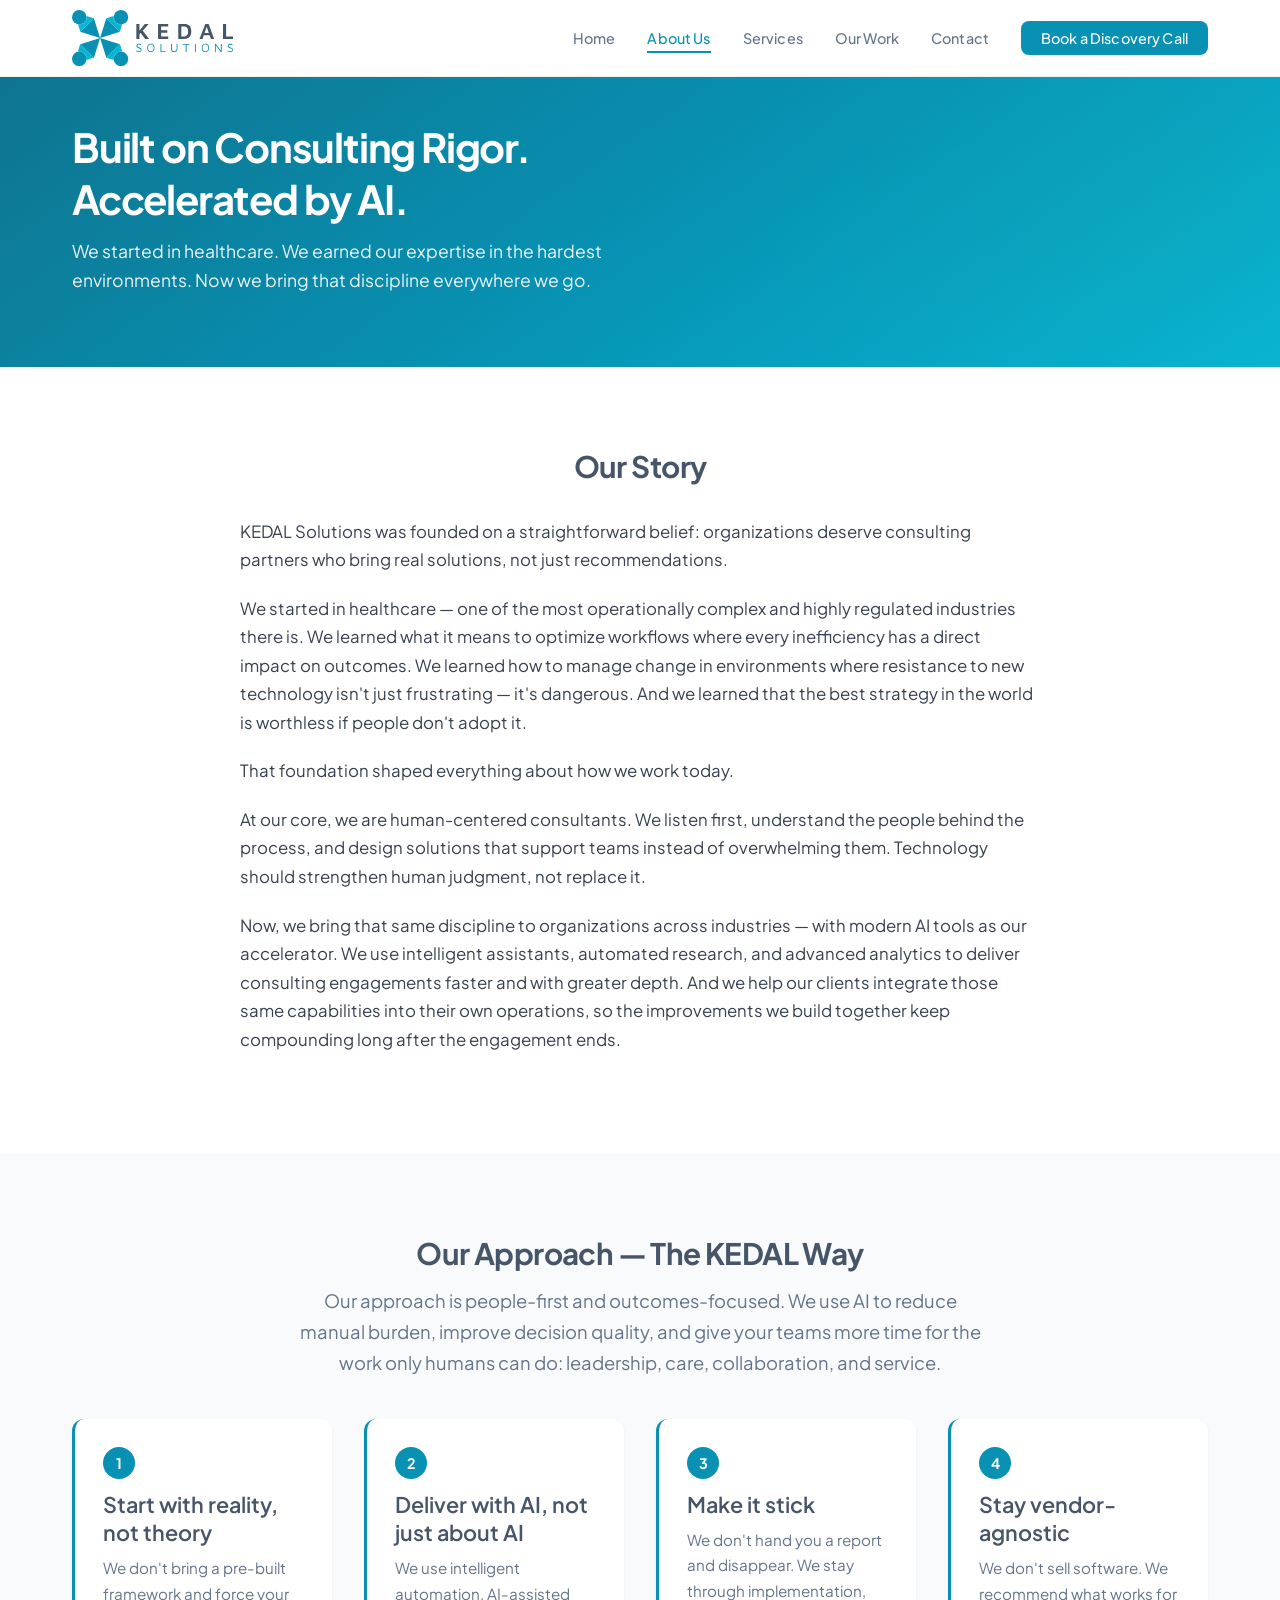
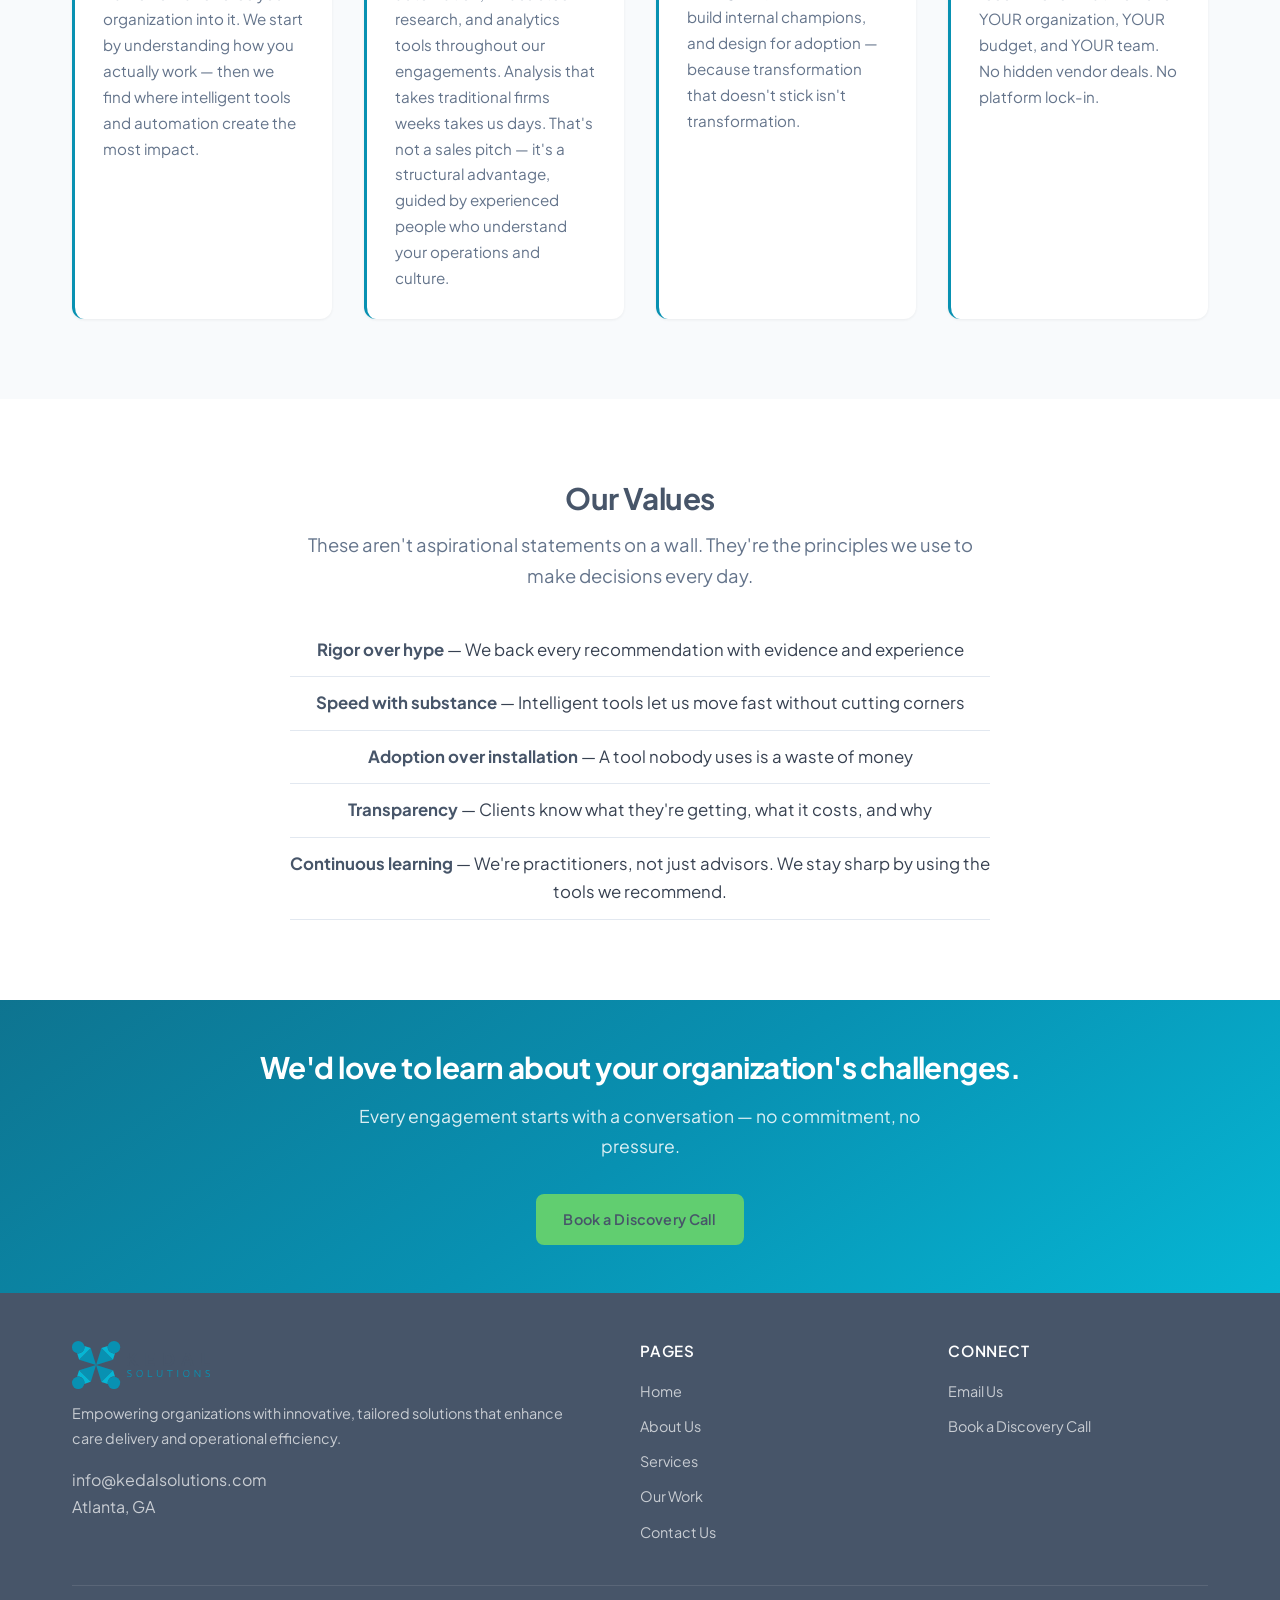
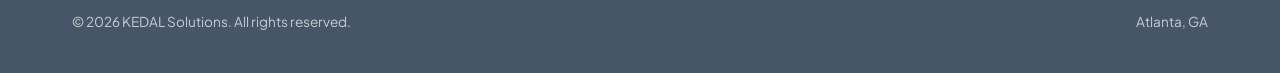
==== about.html @ 8dbf3a52 "Revert AI language changes on About and Home pages — restoring original copy" ====
<!DOCTYPE html>
<html lang="en">
<head>
  <meta charset="UTF-8">
  <meta name="viewport" content="width=device-width, initial-scale=1.0">
  <title>About Us — KEDAL Solutions</title>
  <meta name="description" content="Built on consulting rigor. Accelerated by AI. Learn about KEDAL Solutions' story, approach, and values.">
  <link rel="preconnect" href="https://fonts.googleapis.com">
  <link rel="preconnect" href="https://fonts.gstatic.com" crossorigin>
  <link href="https://fonts.googleapis.com/css2?family=Plus+Jakarta+Sans:wght@400;500;600;700&family=Inter:wght@400;500;600;700&display=swap" rel="stylesheet">
  <link rel="icon" type="image/svg+xml" href="images/favicon.svg">
  <link rel="stylesheet" href="css/style.css">
</head>
<body>

  <!-- Navigation -->
  <nav class="navbar">
    <div class="container">
      <a href="index.html" class="navbar__logo"><img src="images/logo.svg" alt="KEDAL Solutions"></a>
      <button class="navbar__toggle" aria-label="Toggle menu" aria-expanded="false">
        <span></span><span></span><span></span>
      </button>
      <ul class="navbar__links">
        <li><a href="index.html">Home</a></li>
        <li><a href="about.html">About Us</a></li>
        <li><a href="services.html">Services</a></li>
        <li><a href="customers.html">Our Work</a></li>
        <li><a href="contact.html">Contact</a></li>
        <li><a href="contact.html" class="navbar__cta">Book a Discovery Call</a></li>
      </ul>
    </div>
  </nav>

  <!-- Hero -->
  <section class="hero">
    <div class="container">
      <h1>Built on Consulting Rigor. Accelerated by AI.</h1>
      <p class="hero__subtitle">We started in healthcare. We earned our expertise in the hardest environments. Now we bring that discipline everywhere we go.</p>
    </div>
  </section>

  <!-- Our Story -->
  <section class="section">
    <div class="container">
      <h2 class="text-center">Our Story</h2>
      <div class="story-block" style="margin-top: 2rem;">
        <p>KEDAL Solutions was founded on a straightforward belief: organizations deserve consulting partners who bring real solutions, not just recommendations.</p>
        <p>We started in healthcare — one of the most operationally complex and highly regulated industries there is. We learned what it means to optimize workflows where every inefficiency has a direct impact on outcomes. We learned how to manage change in environments where resistance to new technology isn't just frustrating — it's dangerous. And we learned that the best strategy in the world is worthless if people don't adopt it.</p>
        <p>That foundation shaped everything about how we work today.</p>
        <p>At our core, we are human-centered consultants. We listen first, understand the people behind the process, and design solutions that support teams instead of overwhelming them. Technology should strengthen human judgment, not replace it.</p>
        <p>Now, we bring that same discipline to organizations across industries — with modern AI tools as our accelerator. We use intelligent assistants, automated research, and advanced analytics to deliver consulting engagements faster and with greater depth. And we help our clients integrate those same capabilities into their own operations, so the improvements we build together keep compounding long after the engagement ends.</p>
      </div>
    </div>
  </section>

  <!-- Our Approach -->
  <section class="section section--gray">
    <div class="container">
      <h2 class="text-center">Our Approach — The KEDAL Way</h2>
      <p class="section-subtitle text-center">Our approach is people-first and outcomes-focused. We use AI to reduce manual burden, improve decision quality, and give your teams more time for the work only humans can do: leadership, care, collaboration, and service.</p>
      <div class="approach-grid">
        <div class="approach-step">
          <div class="approach-step__number">1</div>
          <h3>Start with reality, not theory</h3>
          <p>We don't bring a pre-built framework and force your organization into it. We start by understanding how you actually work — then we find where intelligent tools and automation create the most impact.</p>
        </div>
        <div class="approach-step">
          <div class="approach-step__number">2</div>
          <h3>Deliver with AI, not just about AI</h3>
          <p>We use intelligent automation, AI-assisted research, and analytics tools throughout our engagements. Analysis that takes traditional firms weeks takes us days. That's not a sales pitch — it's a structural advantage, guided by experienced people who understand your operations and culture.</p>
        </div>
        <div class="approach-step">
          <div class="approach-step__number">3</div>
          <h3>Make it stick</h3>
          <p>We don't hand you a report and disappear. We stay through implementation, build internal champions, and design for adoption — because transformation that doesn't stick isn't transformation.</p>
        </div>
        <div class="approach-step">
          <div class="approach-step__number">4</div>
          <h3>Stay vendor-agnostic</h3>
          <p>We don't sell software. We recommend what works for YOUR organization, YOUR budget, and YOUR team. No hidden vendor deals. No platform lock-in.</p>
        </div>
      </div>
    </div>
  </section>

  <!-- Our Values -->
  <section class="section">
    <div class="container text-center">
      <h2>Our Values</h2>
      <p class="section-subtitle">These aren't aspirational statements on a wall. They're the principles we use to make decisions every day.</p>
      <ul class="values-list">
        <li><strong>Rigor over hype</strong> — We back every recommendation with evidence and experience</li>
        <li><strong>Speed with substance</strong> — Intelligent tools let us move fast without cutting corners</li>
        <li><strong>Adoption over installation</strong> — A tool nobody uses is a waste of money</li>
        <li><strong>Transparency</strong> — Clients know what they're getting, what it costs, and why</li>
        <li><strong>Continuous learning</strong> — We're practitioners, not just advisors. We stay sharp by using the tools we recommend.</li>
      </ul>
    </div>
  </section>

  <!-- CTA -->
  <section class="cta-banner">
    <div class="container">
      <h2>We'd love to learn about your organization's challenges.</h2>
      <p>Every engagement starts with a conversation — no commitment, no pressure.</p>
      <div class="cta-banner__actions">
        <a href="contact.html" class="btn btn--gold">Book a Discovery Call</a>
      </div>
    </div>
  </section>

  <!-- Footer -->
  <footer class="footer">
    <div class="container">
      <div class="footer__grid">
        <div>
          <div class="footer__brand"><img src="images/logo.svg" alt="KEDAL Solutions"></div>
          <p class="footer__tagline">Empowering organizations with innovative, tailored solutions that enhance care delivery and operational efficiency.</p>
          <p>info@kedalsolutions.com<br>Atlanta, GA</p>
        </div>
        <div>
          <h4>Pages</h4>
          <ul class="footer__links">
            <li><a href="index.html">Home</a></li>
            <li><a href="about.html">About Us</a></li>
            <li><a href="services.html">Services</a></li>
            <li><a href="customers.html">Our Work</a></li>
            <li><a href="contact.html">Contact Us</a></li>
          </ul>
        </div>
        <div>
          <h4>Connect</h4>
          <ul class="footer__links">
            <li><a href="mailto:info@kedalsolutions.com">Email Us</a></li>
            <li><a href="contact.html">Book a Discovery Call</a></li>
          </ul>
        </div>
      </div>
      <div class="footer__bottom">
        <p>&copy; 2026 KEDAL Solutions. All rights reserved.</p>
        <p>Atlanta, GA</p>
      </div>
    </div>
  </footer>

  <script src="js/main.js"></script>
</body>
</html>
---- css/style.css ----
/* ========================================
   KEDAL Solutions — Main Stylesheet
   ======================================== */

/* --- CSS Variables --- */
:root {
  --navy: #475569;
  --navy-light: #54595f;
  --teal: #0891B2;
  --teal-light: #06B6D4;
  --teal-dark: #0e7490;
  --accent-green: #61CE70;
  --accent-green-light: #7dd98a;
  --white: #ffffff;
  --off-white: #f8fafc;
  --gray-100: #f1f5f9;
  --gray-200: #e2e8f0;
  --gray-300: #cbd5e1;
  --gray-500: #64748b;
  --gray-700: #374151;
  --gray-900: #111827;
  --font-heading: 'Plus Jakarta Sans', 'Inter', system-ui, sans-serif;
  --font-body: 'Plus Jakarta Sans', 'Inter', system-ui, sans-serif;
  --max-width: 1200px;
  --transition: 0.25s ease;
  --shadow-sm: 0 1px 3px rgba(0,0,0,0.06);
  --shadow-md: 0 4px 16px rgba(0,0,0,0.08);
  --shadow-lg: 0 12px 32px rgba(0,0,0,0.1);
  --radius: 12px;
  --radius-lg: 16px;
}

/* --- Reset & Base --- */
*, *::before, *::after {
  box-sizing: border-box;
  margin: 0;
  padding: 0;
}

html {
  scroll-behavior: smooth;
  font-size: 16px;
}

body {
  font-family: var(--font-body);
  color: var(--gray-700);
  line-height: 1.7;
  background: var(--white);
}

img {
  max-width: 100%;
  height: auto;
  display: block;
}

a {
  color: var(--teal);
  text-decoration: none;
  transition: color var(--transition);
}

a:hover {
  color: var(--teal-dark);
}

h1, h2, h3, h4 {
  font-family: var(--font-heading);
  color: var(--navy);
  line-height: 1.3;
}

h1 { font-size: 2.5rem; font-weight: 700; letter-spacing: -0.03em; }
h2 { font-size: 1.85rem; font-weight: 700; letter-spacing: -0.02em; }
h3 { font-size: 1.35rem; font-weight: 600; }
h4 { font-size: 1.1rem; font-weight: 600; }

p {
  margin-bottom: 1rem;
  font-weight: 400;
}

/* --- Utility --- */
.container {
  max-width: var(--max-width);
  margin: 0 auto;
  padding: 0 2rem;
}

.section {
  padding: 5rem 0;
}

.section--gray {
  background: var(--off-white);
}

.section--navy {
  background: var(--navy);
  color: var(--white);
}

.section--navy h2,
.section--navy h3 {
  color: var(--white);
}

.text-center {
  text-align: center;
}

.text-teal {
  color: var(--teal);
}

.section-subtitle {
  font-size: 1.15rem;
  color: var(--gray-500);
  max-width: 700px;
  margin: 0.75rem auto 0;
}

/* --- Buttons --- */
.btn {
  display: inline-block;
  padding: 0.7rem 1.6rem;
  border-radius: 8px;
  font-weight: 600;
  font-size: 0.9rem;
  cursor: pointer;
  transition: all var(--transition);
  border: 2px solid transparent;
  text-align: center;
  font-family: var(--font-body);
  letter-spacing: 0.01em;
}

.btn--primary {
  background: var(--teal);
  color: var(--white);
  border-color: var(--teal);
}

.btn--primary:hover {
  background: var(--teal-dark);
  border-color: var(--teal-dark);
  color: var(--white);
}

.btn--outline {
  background: transparent;
  color: var(--teal);
  border-color: var(--teal);
}

.btn--outline:hover {
  background: var(--teal);
  color: var(--white);
}

.btn--white {
  background: var(--white);
  color: var(--navy);
  border-color: var(--white);
}

.btn--white:hover {
  background: var(--gray-100);
  border-color: var(--gray-100);
}

.btn--gold {
  background: var(--accent-green);
  color: var(--navy);
  border-color: var(--accent-green);
}

.btn--gold:hover {
  background: var(--accent-green-light);
  border-color: var(--accent-green-light);
}

/* --- Navigation --- */
.navbar {
  background: rgba(255,255,255,0.92);
  backdrop-filter: blur(12px);
  -webkit-backdrop-filter: blur(12px);
  border-bottom: 1px solid rgba(0,0,0,0.06);
  position: sticky;
  top: 0;
  z-index: 1000;
}

.navbar .container {
  display: flex;
  align-items: center;
  justify-content: space-between;
  padding-top: 0;
  padding-bottom: 0;
  height: 76px;
}

.navbar__logo {
  display: flex;
  align-items: center;
}

.navbar__logo img {
  height: 56px;
  width: auto;
}

.navbar__links {
  display: flex;
  list-style: none;
  gap: 2rem;
  align-items: center;
}

.navbar__links a {
  color: var(--gray-500);
  font-weight: 500;
  font-size: 0.9rem;
  padding: 0.25rem 0;
  border-bottom: 2px solid transparent;
  transition: all var(--transition);
  letter-spacing: 0.01em;
}

.navbar__links a:hover,
.navbar__links a.active {
  color: var(--teal);
  border-bottom-color: var(--teal);
}

.navbar__cta {
  background: var(--teal) !important;
  color: var(--white) !important;
  padding: 0.5rem 1.25rem !important;
  border-radius: 8px !important;
  border-bottom: none !important;
}

.navbar__cta:hover {
  background: var(--teal-dark) !important;
}

/* Mobile menu toggle */
.navbar__toggle {
  display: none;
  background: none;
  border: none;
  cursor: pointer;
  padding: 0.5rem;
}

.navbar__toggle span {
  display: block;
  width: 24px;
  height: 2px;
  background: var(--navy);
  margin: 5px 0;
  transition: var(--transition);
}

/* --- Hero --- */
.hero {
  background: linear-gradient(145deg, #0e7490 0%, #0891B2 50%, #06B6D4 100%);
  color: var(--white);
  padding: 2.75rem 0;
  position: relative;
  overflow: hidden;
}

.hero::before {
  content: '';
  position: absolute;
  top: 0;
  left: 0;
  right: 0;
  bottom: 0;
  background: url('../images/hero-bg-pattern.png') repeat;
  opacity: 0.06;
  pointer-events: none;
}

.hero::after {
  content: '';
  position: absolute;
  top: -50%;
  right: -20%;
  width: 60%;
  height: 200%;
  background: radial-gradient(ellipse, rgba(42, 157, 143, 0.12) 0%, transparent 70%);
  pointer-events: none;
}

.hero .container {
  position: relative;
  z-index: 1;
}

.hero h1 {
  color: var(--white);
  font-size: 2.5rem;
  font-weight: 700;
  margin-bottom: 0.75rem;
  max-width: 650px;
  letter-spacing: -0.03em;
}

.hero__subtitle {
  font-size: 1.1rem;
  color: rgba(255, 255, 255, 0.92);
  max-width: 560px;
  margin-bottom: 1.75rem;
  line-height: 1.65;
  font-weight: 400;
}

.hero__actions {
  display: flex;
  gap: 1rem;
  flex-wrap: wrap;
}

/* --- Service Cards Grid --- */
.cards-grid {
  display: grid;
  grid-template-columns: repeat(auto-fit, minmax(260px, 1fr));
  gap: 2rem;
  margin-top: 2.5rem;
}

.card {
  background: var(--white);
  border-radius: var(--radius);
  padding: 1.75rem;
  box-shadow: var(--shadow-sm);
  border: 1px solid var(--gray-200);
  transition: transform var(--transition), box-shadow var(--transition);
}

.card:hover {
  transform: translateY(-3px);
  box-shadow: var(--shadow-lg);
  border-color: var(--gray-300);
}

.card__icon {
  width: 44px;
  height: 44px;
  background: rgba(8, 145, 178, 0.08);
  border-radius: 10px;
  display: flex;
  align-items: center;
  justify-content: center;
  margin-bottom: 1rem;
  font-size: 1.35rem;
  color: var(--teal);
}

.card h3 {
  margin-bottom: 0.75rem;
}

.card p {
  color: var(--gray-500);
  font-size: 0.95rem;
  margin-bottom: 0;
}

/* --- Comparison Table --- */
.comparison-table {
  width: 100%;
  border-collapse: collapse;
  margin-top: 2rem;
  background: var(--white);
  border-radius: var(--radius);
  overflow: hidden;
  box-shadow: var(--shadow-md);
}

.comparison-table th,
.comparison-table td {
  padding: 1rem 1.5rem;
  text-align: left;
  border-bottom: 1px solid var(--gray-200);
}

.comparison-table th {
  background: var(--navy);
  color: var(--white);
  font-weight: 600;
  font-size: 0.9rem;
  text-transform: uppercase;
  letter-spacing: 0.03em;
}

.comparison-table td:first-child {
  font-weight: 600;
  color: var(--navy);
  width: 25%;
}

.comparison-table td:last-child {
  color: var(--teal-dark);
  font-weight: 500;
}

.comparison-table tbody tr:hover {
  background: var(--off-white);
}

/* --- Industries Tags --- */
.industries-list {
  display: flex;
  flex-wrap: wrap;
  gap: 0.75rem;
  list-style: none;
  margin-top: 1.5rem;
  justify-content: center;
}

.industries-list li {
  background: rgba(42, 157, 143, 0.1);
  color: var(--teal-dark);
  padding: 0.5rem 1.25rem;
  border-radius: 50px;
  font-weight: 500;
  font-size: 0.95rem;
}

/* --- CTA Banner --- */
.cta-banner {
  background: linear-gradient(145deg, #0e7490 0%, #0891B2 50%, #06B6D4 100%);
  color: var(--white);
  padding: 3rem 0;
  text-align: center;
}

.cta-banner h2 {
  color: var(--white);
  margin-bottom: 1rem;
}

.cta-banner p {
  color: rgba(255, 255, 255, 0.85);
  font-size: 1.1rem;
  max-width: 600px;
  margin: 0 auto 2rem;
}

.cta-banner__actions {
  display: flex;
  gap: 1rem;
  justify-content: center;
  flex-wrap: wrap;
}

/* --- About Story --- */
.story-block {
  max-width: 800px;
  margin: 0 auto;
}

.story-block p {
  font-size: 1.05rem;
  margin-bottom: 1.25rem;
}

/* --- Approach Steps --- */
.approach-grid {
  display: grid;
  grid-template-columns: repeat(auto-fit, minmax(260px, 1fr));
  gap: 2rem;
  margin-top: 2.5rem;
}

.approach-step {
  padding: 1.75rem;
  background: var(--white);
  border-radius: var(--radius);
  border-left: 3px solid var(--teal);
  box-shadow: var(--shadow-sm);
  transition: box-shadow var(--transition);
}

.approach-step:hover {
  box-shadow: var(--shadow-md);
}

.approach-step__number {
  display: inline-block;
  background: var(--teal);
  color: var(--white);
  width: 32px;
  height: 32px;
  border-radius: 50%;
  text-align: center;
  line-height: 32px;
  font-weight: 700;
  font-size: 0.9rem;
  margin-bottom: 0.75rem;
}

.approach-step h3 {
  margin-bottom: 0.5rem;
}

.approach-step p {
  color: var(--gray-500);
  font-size: 0.95rem;
  margin-bottom: 0;
}

/* --- Values List --- */
.values-list {
  list-style: none;
  max-width: 700px;
  margin: 2rem auto 0;
}

.values-list li {
  padding: 0.75rem 0;
  border-bottom: 1px solid var(--gray-200);
  font-size: 1.05rem;
}

.values-list li strong {
  color: var(--navy);
}

/* --- Service Detail --- */
.service-detail {
  padding: 3rem 0;
  border-bottom: 1px solid var(--gray-200);
}

.service-detail:last-child {
  border-bottom: none;
}

.service-detail__content {
  display: grid;
  grid-template-columns: 1fr 1fr;
  gap: 3rem;
  align-items: start;
}

.service-detail__content--reverse {
  direction: rtl;
}

.service-detail__content--reverse > * {
  direction: ltr;
}

.service-detail__image {
  border-radius: var(--radius);
  overflow: hidden;
  box-shadow: var(--shadow-md);
}

.service-detail__image img {
  width: 100%;
  height: 100%;
  object-fit: cover;
  display: block;
}

.service-detail h3 {
  font-size: 1.5rem;
  margin-bottom: 0.5rem;
}

.service-detail__tagline {
  font-size: 1.1rem;
  color: var(--teal);
  font-style: italic;
  margin-bottom: 1.5rem;
}

.deliverables-list {
  list-style: none;
  margin: 1.5rem 0;
}

.deliverables-list li {
  padding: 0.5rem 0 0.5rem 1.75rem;
  position: relative;
  font-size: 0.95rem;
}

.deliverables-list li::before {
  content: '✓';
  position: absolute;
  left: 0;
  color: var(--teal);
  font-weight: 700;
}

.service-meta {
  display: flex;
  gap: 2rem;
  margin-top: 1.5rem;
  flex-wrap: wrap;
}

.service-meta__item {
  background: var(--off-white);
  padding: 0.75rem 1.25rem;
  border-radius: 8px;
  font-size: 0.9rem;
}

.service-meta__item strong {
  color: var(--navy);
}

/* --- Pillar Flow --- */
.pillar-flow {
  display: flex;
  align-items: center;
  justify-content: center;
  gap: 0.5rem;
  margin-top: 2rem;
  flex-wrap: wrap;
}

.pillar-flow__step {
  background: var(--teal);
  color: var(--white);
  padding: 0.75rem 1.5rem;
  border-radius: 8px;
  font-weight: 600;
  font-size: 0.9rem;
  text-align: center;
}

.pillar-flow__arrow {
  color: var(--gray-300);
  font-size: 1.5rem;
  font-weight: 300;
}

/* --- Case Studies --- */
.case-study {
  background: var(--white);
  border-radius: var(--radius);
  padding: 2.25rem;
  box-shadow: var(--shadow-sm);
  border: 1px solid var(--gray-200);
  margin-bottom: 2rem;
  transition: box-shadow var(--transition);
}

.case-study:hover {
  box-shadow: var(--shadow-md);
}

.case-study__label {
  display: inline-block;
  background: rgba(42, 157, 143, 0.1);
  color: var(--teal-dark);
  padding: 0.25rem 0.75rem;
  border-radius: 50px;
  font-size: 0.8rem;
  font-weight: 600;
  text-transform: uppercase;
  letter-spacing: 0.05em;
  margin-bottom: 1rem;
}

.case-study h3 {
  margin-bottom: 1.25rem;
}

.case-study__section {
  margin-bottom: 1.25rem;
}

.case-study__section h4 {
  color: var(--teal);
  margin-bottom: 0.5rem;
}

.case-study__results {
  display: grid;
  grid-template-columns: repeat(auto-fit, minmax(180px, 1fr));
  gap: 1rem;
  margin-top: 1rem;
}

.result-stat {
  background: var(--off-white);
  padding: 1.25rem;
  border-radius: 8px;
  text-align: center;
}

.result-stat__number {
  font-size: 1.75rem;
  font-weight: 800;
  color: var(--teal);
  display: block;
}

.result-stat__label {
  font-size: 0.85rem;
  color: var(--gray-500);
  margin-top: 0.25rem;
}

.case-study blockquote {
  border-left: 3px solid var(--teal);
  padding: 1rem 1.5rem;
  margin: 1.5rem 0 0;
  font-style: italic;
  color: var(--gray-500);
  background: var(--off-white);
  border-radius: 0 8px 8px 0;
}

.case-study--placeholder {
  border-style: dashed;
  opacity: 0.7;
}

/* --- Contact Form --- */
.contact-grid {
  display: grid;
  grid-template-columns: 1fr 1fr;
  gap: 3rem;
  margin-top: 2.5rem;
}

.contact-info__item {
  display: flex;
  align-items: flex-start;
  gap: 1rem;
  margin-bottom: 1.5rem;
}

.contact-info__icon {
  width: 40px;
  height: 40px;
  background: rgba(42, 157, 143, 0.1);
  border-radius: 8px;
  display: flex;
  align-items: center;
  justify-content: center;
  color: var(--teal);
  flex-shrink: 0;
  font-size: 1.1rem;
}

.contact-info__text h4 {
  margin-bottom: 0.15rem;
}

.contact-info__text p {
  margin-bottom: 0;
  color: var(--gray-500);
  font-size: 0.95rem;
}

.contact-form label {
  display: block;
  font-weight: 600;
  color: var(--navy);
  margin-bottom: 0.35rem;
  font-size: 0.9rem;
}

.contact-form input,
.contact-form select,
.contact-form textarea {
  width: 100%;
  padding: 0.75rem 1rem;
  border: 1px solid var(--gray-300);
  border-radius: 6px;
  font-size: 0.95rem;
  font-family: var(--font-body);
  margin-bottom: 1.25rem;
  transition: border-color var(--transition);
}

.contact-form input:focus,
.contact-form select:focus,
.contact-form textarea:focus {
  outline: none;
  border-color: var(--teal);
  box-shadow: 0 0 0 3px rgba(42, 157, 143, 0.1);
}

.contact-form textarea {
  min-height: 120px;
  resize: vertical;
}

/* --- What to Expect (Steps) --- */
.expect-steps {
  display: grid;
  grid-template-columns: repeat(auto-fit, minmax(220px, 1fr));
  gap: 1.5rem;
  margin-top: 2rem;
}

.expect-step {
  text-align: center;
  padding: 1.5rem;
}

.expect-step__number {
  display: inline-block;
  background: var(--teal);
  color: var(--white);
  width: 40px;
  height: 40px;
  border-radius: 50%;
  line-height: 40px;
  font-weight: 700;
  margin-bottom: 1rem;
}

.expect-step h4 {
  margin-bottom: 0.5rem;
}

.expect-step p {
  color: var(--gray-500);
  font-size: 0.9rem;
  margin-bottom: 0;
}

/* --- Footer --- */
.footer {
  background: var(--navy);
  color: rgba(255, 255, 255, 0.7);
  padding: 3rem 0 1.5rem;
}

.footer__grid {
  display: grid;
  grid-template-columns: 2fr 1fr 1fr;
  gap: 3rem;
  margin-bottom: 2rem;
}

.footer__brand {
  margin-bottom: 0.75rem;
}

.footer__brand img {
  height: 48px;
  width: auto;
}

.footer__tagline {
  font-size: 0.9rem;
  margin-bottom: 1rem;
}

.footer h4 {
  color: var(--white);
  margin-bottom: 1rem;
  font-size: 0.95rem;
  text-transform: uppercase;
  letter-spacing: 0.05em;
}

.footer__links {
  list-style: none;
}

.footer__links li {
  margin-bottom: 0.5rem;
}

.footer__links a {
  color: rgba(255, 255, 255, 0.7);
  font-size: 0.9rem;
}

.footer__links a:hover {
  color: var(--teal-light);
}

.footer__bottom {
  border-top: 1px solid rgba(255, 255, 255, 0.1);
  padding-top: 1.5rem;
  display: flex;
  justify-content: space-between;
  align-items: center;
  font-size: 0.85rem;
}

/* --- Responsive --- */
@media (max-width: 768px) {
  h1 { font-size: 1.75rem; }
  h2 { font-size: 1.4rem; }

  .hero { padding: 2rem 0; }
  .hero h1 { font-size: 1.85rem; }
  .section { padding: 3.5rem 0; }

  .navbar__links {
    display: none;
    flex-direction: column;
    position: absolute;
    top: 72px;
    left: 0;
    right: 0;
    background: var(--white);
    padding: 1rem 2rem 2rem;
    border-bottom: 1px solid var(--gray-200);
    box-shadow: 0 4px 12px rgba(0,0,0,0.1);
    gap: 0;
  }

  .navbar__links.open {
    display: flex;
  }

  .navbar__links li {
    padding: 0.75rem 0;
    border-bottom: 1px solid var(--gray-100);
  }

  .navbar__toggle {
    display: block;
  }

  .contact-grid {
    grid-template-columns: 1fr;
  }

  .footer__grid {
    grid-template-columns: 1fr;
    gap: 2rem;
  }

  .footer__bottom {
    flex-direction: column;
    gap: 0.5rem;
    text-align: center;
  }

  .comparison-table {
    font-size: 0.85rem;
  }

  .comparison-table th,
  .comparison-table td {
    padding: 0.75rem;
  }

  .pillar-flow__arrow {
    display: none;
  }

  .pillar-flow {
    flex-direction: column;
  }

  .service-detail__content {
    grid-template-columns: 1fr;
  }

  .service-detail__content--reverse {
    direction: ltr;
  }
}
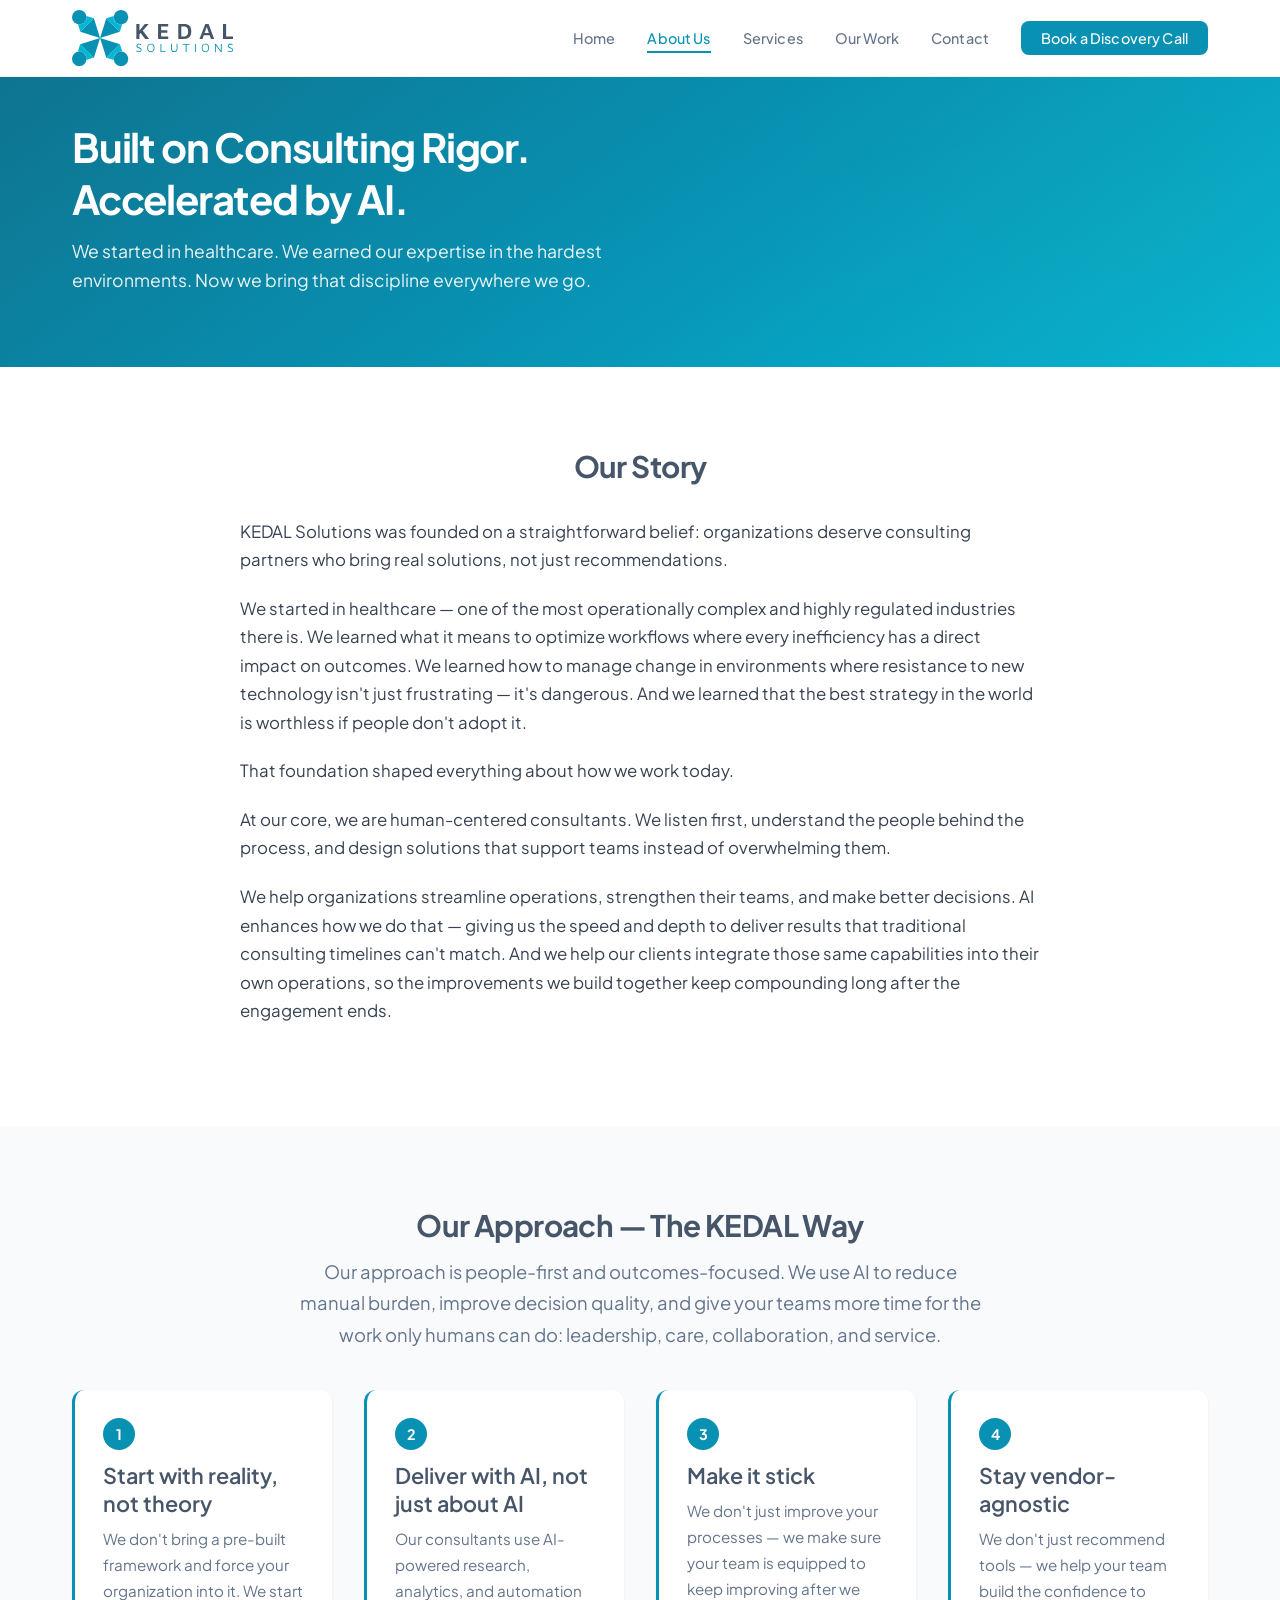
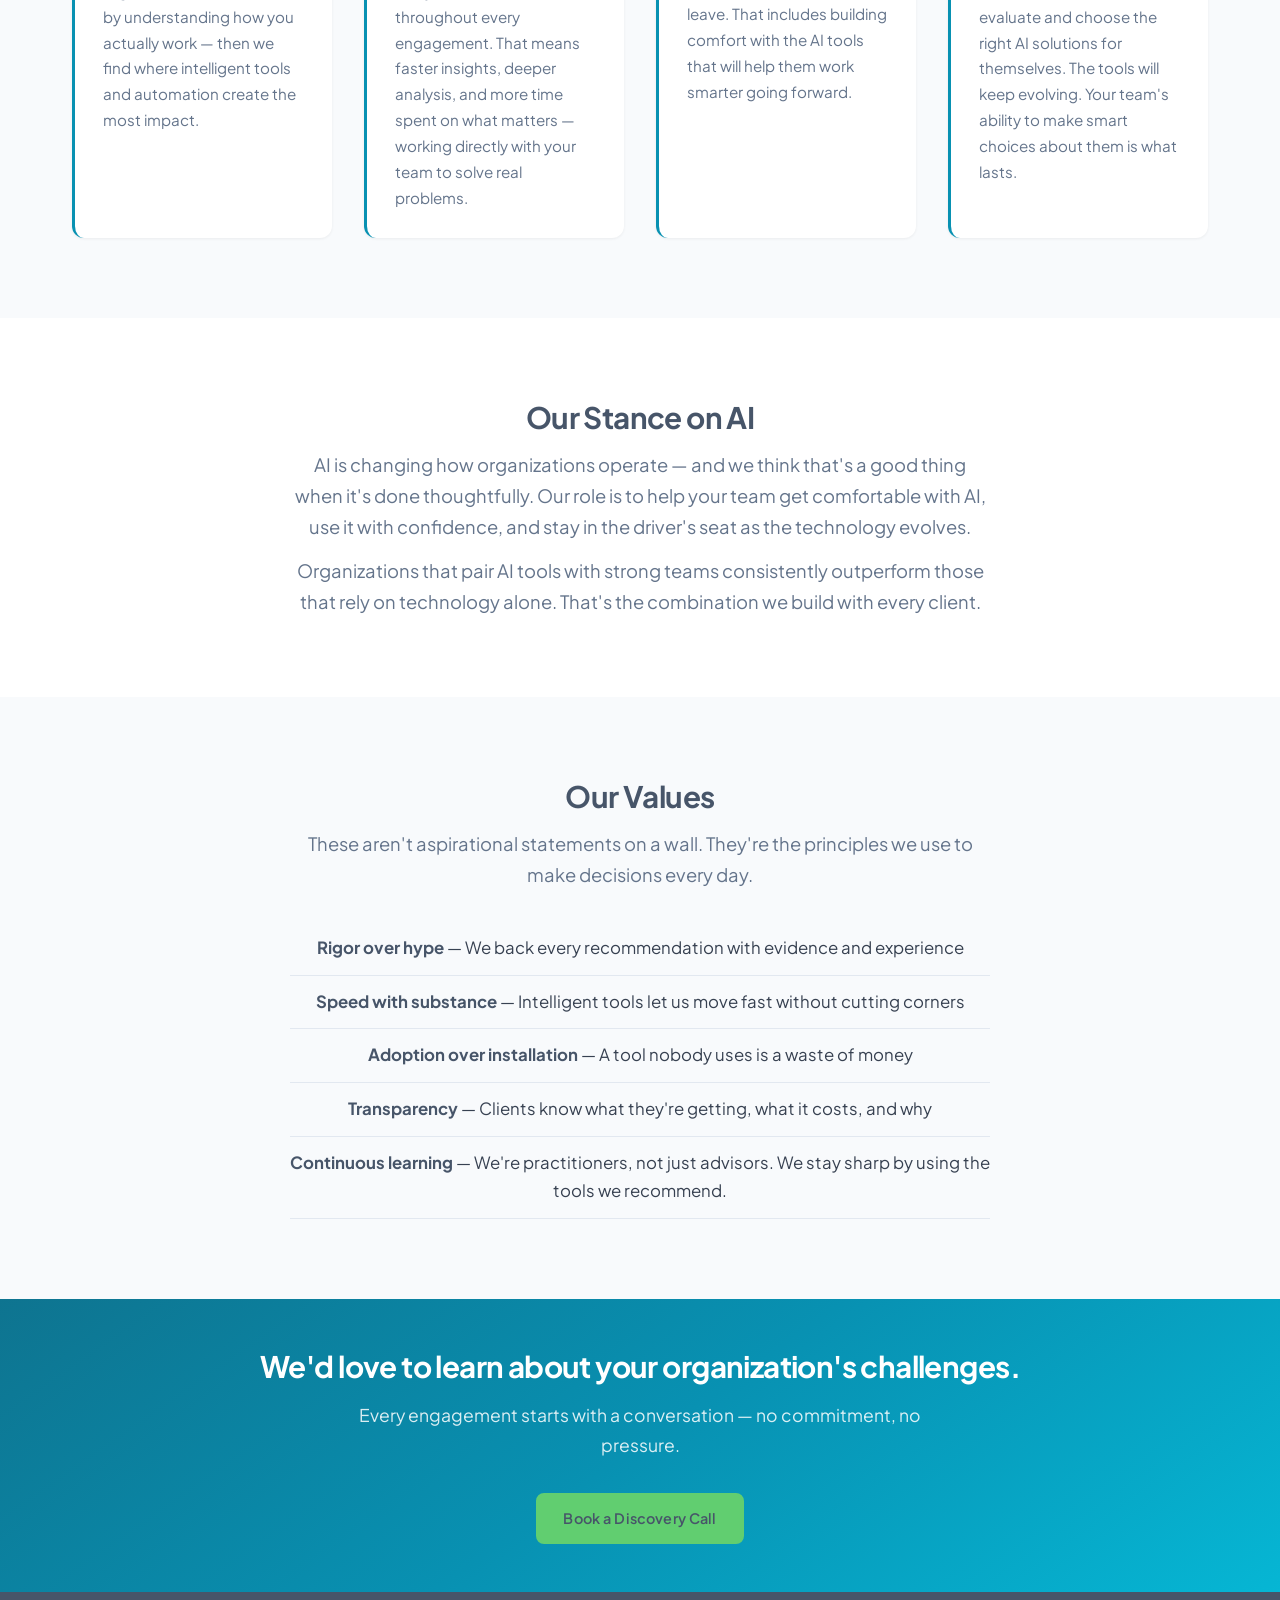
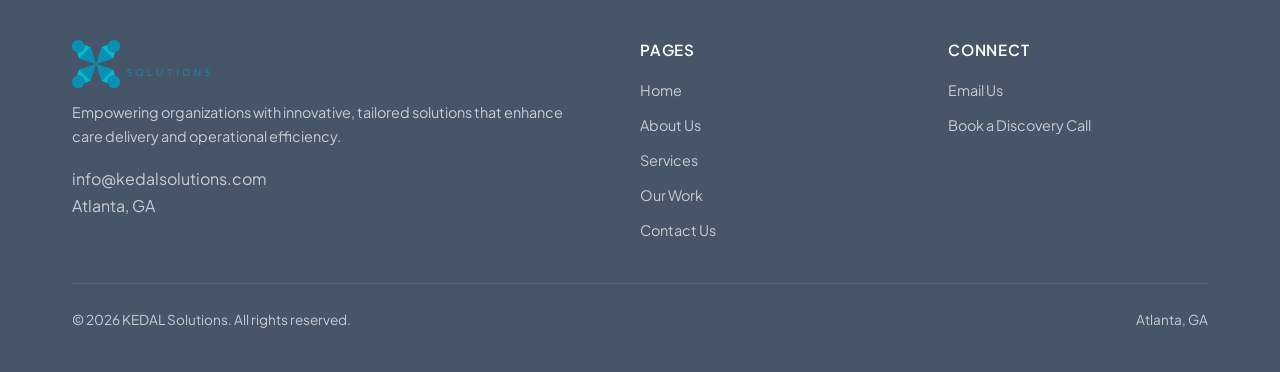
==== commit 775e4aeb: "Update About page: AI-forward messaging enhancements - Revised Our Story section to lead with delive" ====
--- a/about.html
+++ b/about.html
@@ -47,8 +47,8 @@
         <p>KEDAL Solutions was founded on a straightforward belief: organizations deserve consulting partners who bring real solutions, not just recommendations.</p>
         <p>We started in healthcare — one of the most operationally complex and highly regulated industries there is. We learned what it means to optimize workflows where every inefficiency has a direct impact on outcomes. We learned how to manage change in environments where resistance to new technology isn't just frustrating — it's dangerous. And we learned that the best strategy in the world is worthless if people don't adopt it.</p>
         <p>That foundation shaped everything about how we work today.</p>
-        <p>At our core, we are human-centered consultants. We listen first, understand the people behind the process, and design solutions that support teams instead of overwhelming them. Technology should strengthen human judgment, not replace it.</p>
-        <p>Now, we bring that same discipline to organizations across industries — with modern AI tools as our accelerator. We use intelligent assistants, automated research, and advanced analytics to deliver consulting engagements faster and with greater depth. And we help our clients integrate those same capabilities into their own operations, so the improvements we build together keep compounding long after the engagement ends.</p>
+        <p>At our core, we are human-centered consultants. We listen first, understand the people behind the process, and design solutions that support teams instead of overwhelming them.</p>
+        <p>We help organizations streamline operations, strengthen their teams, and make better decisions. AI enhances how we do that — giving us the speed and depth to deliver results that traditional consulting timelines can't match. And we help our clients integrate those same capabilities into their own operations, so the improvements we build together keep compounding long after the engagement ends.</p>
       </div>
     </div>
   </section>
@@ -67,24 +67,33 @@
         <div class="approach-step">
           <div class="approach-step__number">2</div>
           <h3>Deliver with AI, not just about AI</h3>
-          <p>We use intelligent automation, AI-assisted research, and analytics tools throughout our engagements. Analysis that takes traditional firms weeks takes us days. That's not a sales pitch — it's a structural advantage, guided by experienced people who understand your operations and culture.</p>
+          <p>Our consultants use AI-powered research, analytics, and automation throughout every engagement. That means faster insights, deeper analysis, and more time spent on what matters — working directly with your team to solve real problems.</p>
         </div>
         <div class="approach-step">
           <div class="approach-step__number">3</div>
           <h3>Make it stick</h3>
-          <p>We don't hand you a report and disappear. We stay through implementation, build internal champions, and design for adoption — because transformation that doesn't stick isn't transformation.</p>
+          <p>We don't just improve your processes — we make sure your team is equipped to keep improving after we leave. That includes building comfort with the AI tools that will help them work smarter going forward.</p>
         </div>
         <div class="approach-step">
           <div class="approach-step__number">4</div>
           <h3>Stay vendor-agnostic</h3>
-          <p>We don't sell software. We recommend what works for YOUR organization, YOUR budget, and YOUR team. No hidden vendor deals. No platform lock-in.</p>
+          <p>We don't just recommend tools — we help your team build the confidence to evaluate and choose the right AI solutions for themselves. The tools will keep evolving. Your team's ability to make smart choices about them is what lasts.</p>
         </div>
       </div>
     </div>
   </section>
 
+  <!-- Our Stance on AI -->
+  <section class="section">
+    <div class="container text-center">
+      <h2>Our Stance on AI</h2>
+      <p class="section-subtitle">AI is changing how organizations operate — and we think that's a good thing when it's done thoughtfully. Our role is to help your team get comfortable with AI, use it with confidence, and stay in the driver's seat as the technology evolves.</p>
+      <p class="section-subtitle">Organizations that pair AI tools with strong teams consistently outperform those that rely on technology alone. That's the combination we build with every client.</p>
+    </div>
+  </section>
+
   <!-- Our Values -->
-  <section class="section">
+  <section class="section section--gray">
     <div class="container text-center">
       <h2>Our Values</h2>
       <p class="section-subtitle">These aren't aspirational statements on a wall. They're the principles we use to make decisions every day.</p>
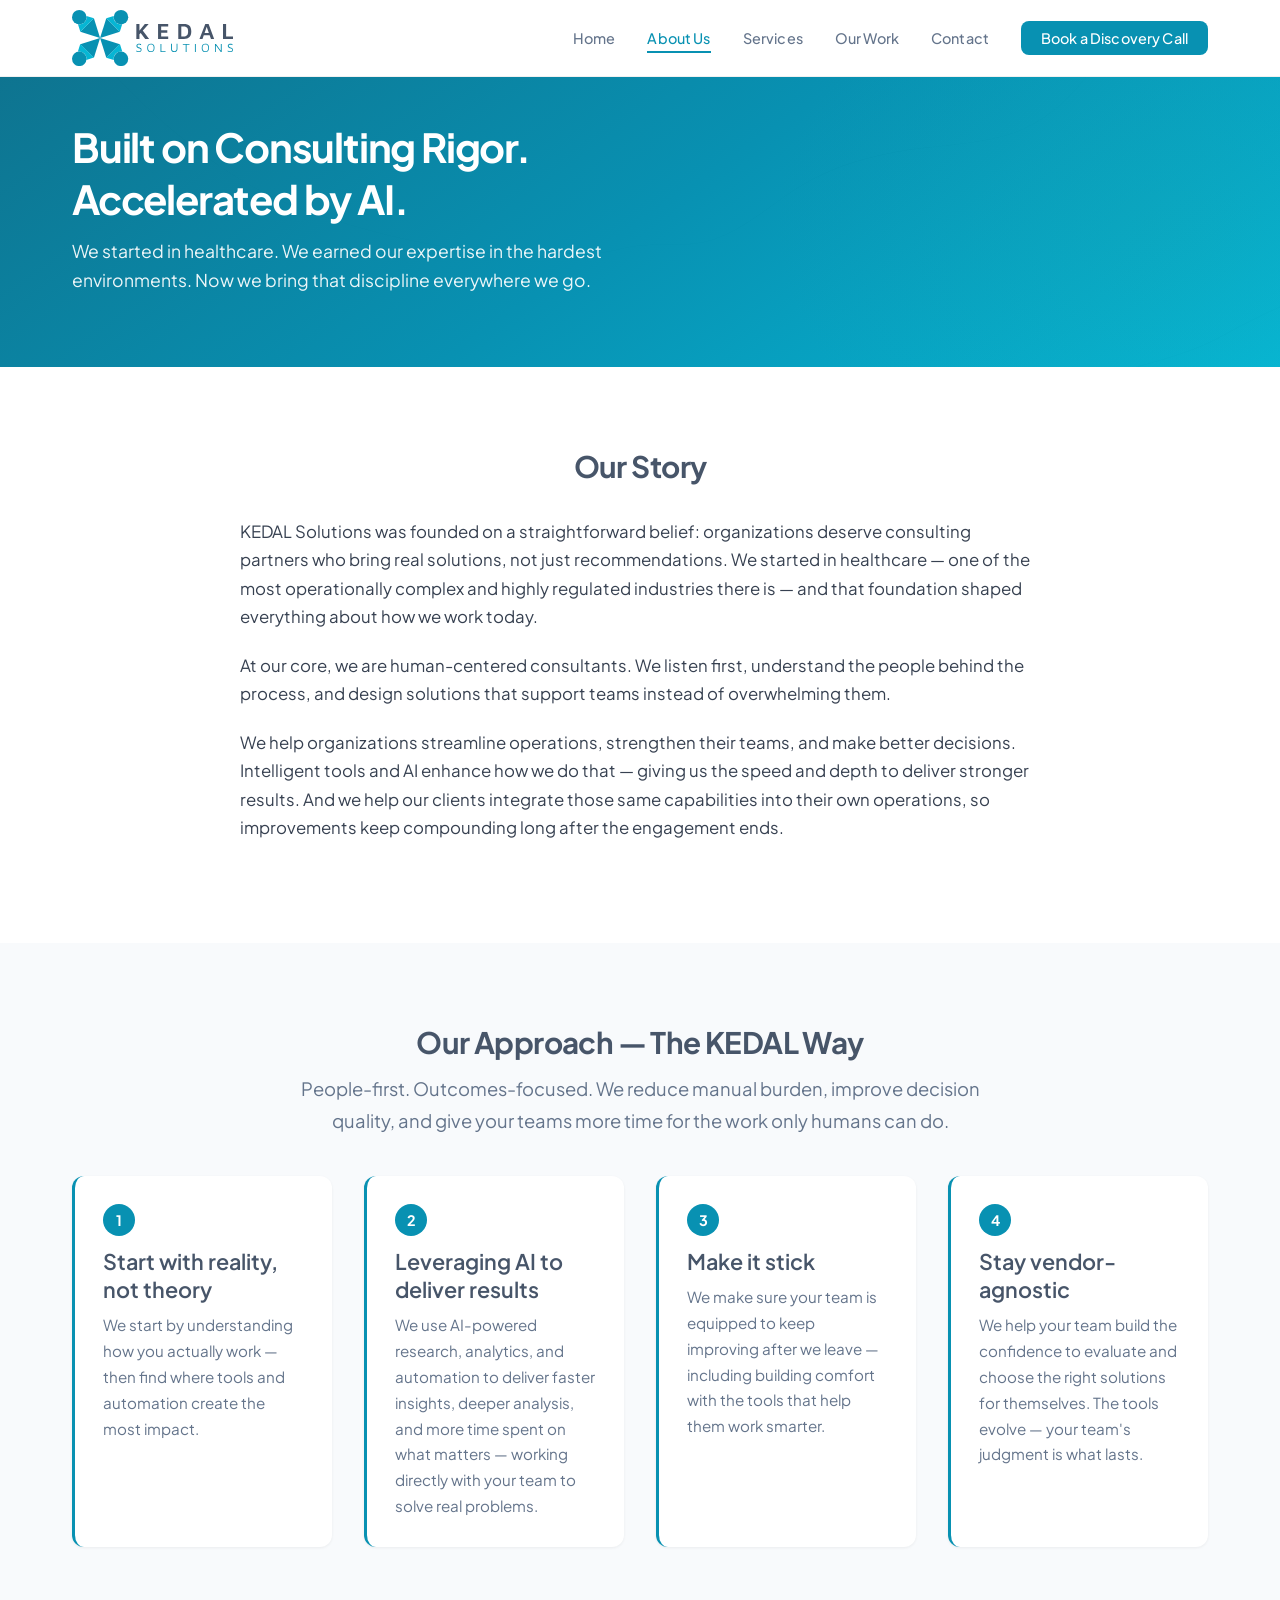
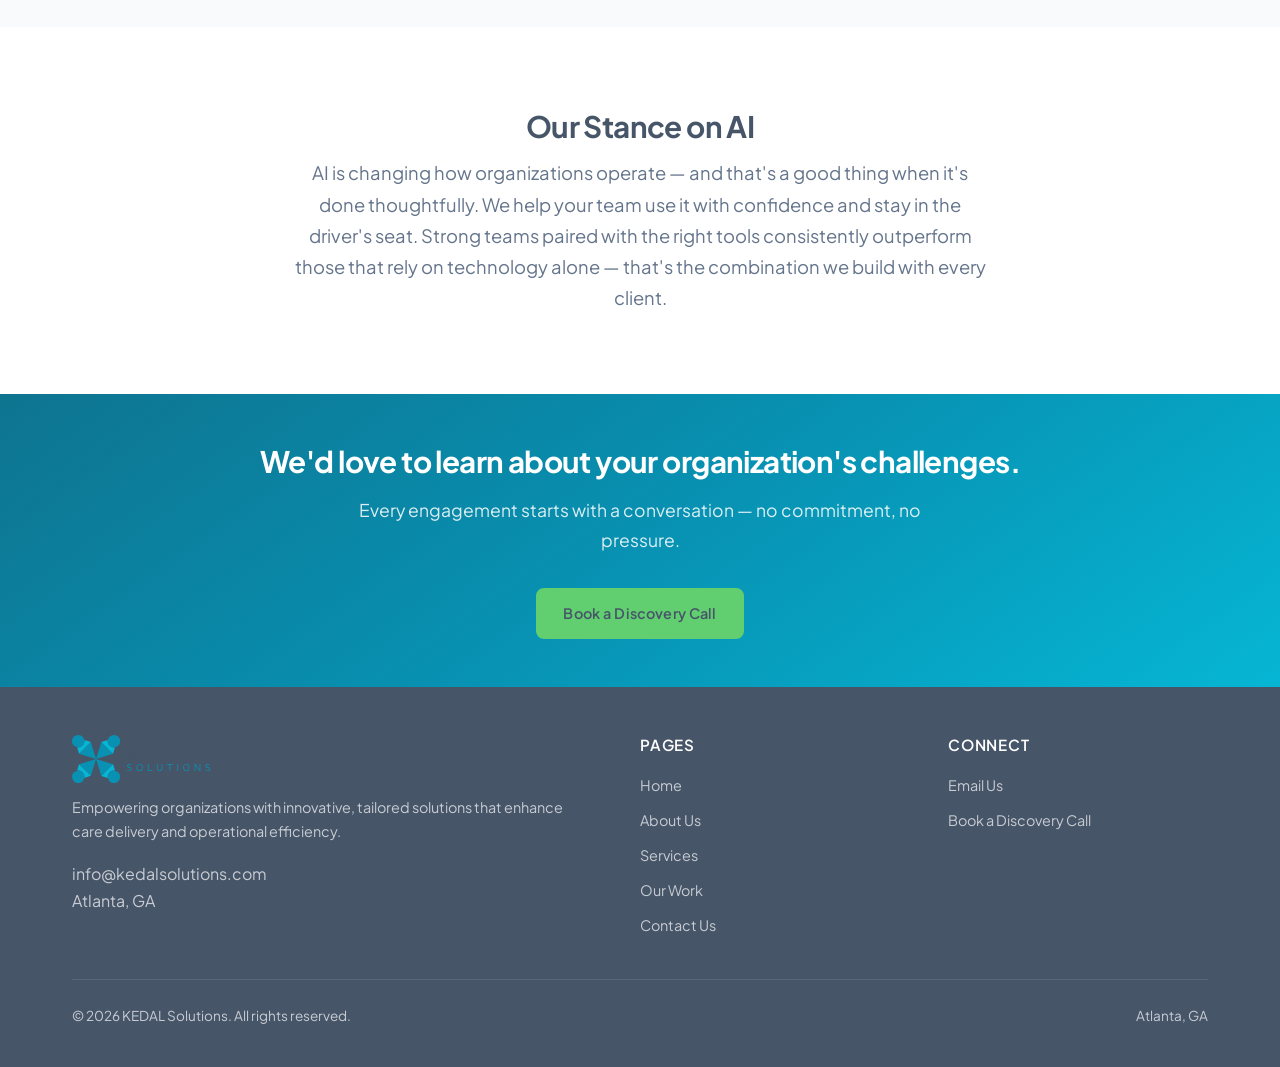
==== commit 22c69926: "Condense About Us page: tighten copy, simplify steps, remove values section Co-Authored-By: Claude O" ====
--- a/about.html
+++ b/about.html
@@ -44,11 +44,9 @@
     <div class="container">
       <h2 class="text-center">Our Story</h2>
       <div class="story-block" style="margin-top: 2rem;">
-        <p>KEDAL Solutions was founded on a straightforward belief: organizations deserve consulting partners who bring real solutions, not just recommendations.</p>
-        <p>We started in healthcare — one of the most operationally complex and highly regulated industries there is. We learned what it means to optimize workflows where every inefficiency has a direct impact on outcomes. We learned how to manage change in environments where resistance to new technology isn't just frustrating — it's dangerous. And we learned that the best strategy in the world is worthless if people don't adopt it.</p>
-        <p>That foundation shaped everything about how we work today.</p>
+        <p>KEDAL Solutions was founded on a straightforward belief: organizations deserve consulting partners who bring real solutions, not just recommendations. We started in healthcare — one of the most operationally complex and highly regulated industries there is — and that foundation shaped everything about how we work today.</p>
         <p>At our core, we are human-centered consultants. We listen first, understand the people behind the process, and design solutions that support teams instead of overwhelming them.</p>
-        <p>We help organizations streamline operations, strengthen their teams, and make better decisions. AI enhances how we do that — giving us the speed and depth to deliver results that traditional consulting timelines can't match. And we help our clients integrate those same capabilities into their own operations, so the improvements we build together keep compounding long after the engagement ends.</p>
+        <p>We help organizations streamline operations, strengthen their teams, and make better decisions. Intelligent tools and AI enhance how we do that — giving us the speed and depth to deliver stronger results. And we help our clients integrate those same capabilities into their own operations, so improvements keep compounding long after the engagement ends.</p>
       </div>
     </div>
   </section>
@@ -57,27 +55,27 @@
   <section class="section section--gray">
     <div class="container">
       <h2 class="text-center">Our Approach — The KEDAL Way</h2>
-      <p class="section-subtitle text-center">Our approach is people-first and outcomes-focused. We use AI to reduce manual burden, improve decision quality, and give your teams more time for the work only humans can do: leadership, care, collaboration, and service.</p>
+      <p class="section-subtitle text-center">People-first. Outcomes-focused. We reduce manual burden, improve decision quality, and give your teams more time for the work only humans can do.</p>
       <div class="approach-grid">
         <div class="approach-step">
           <div class="approach-step__number">1</div>
           <h3>Start with reality, not theory</h3>
-          <p>We don't bring a pre-built framework and force your organization into it. We start by understanding how you actually work — then we find where intelligent tools and automation create the most impact.</p>
+          <p>We start by understanding how you actually work — then find where tools and automation create the most impact.</p>
         </div>
         <div class="approach-step">
           <div class="approach-step__number">2</div>
-          <h3>Deliver with AI, not just about AI</h3>
-          <p>Our consultants use AI-powered research, analytics, and automation throughout every engagement. That means faster insights, deeper analysis, and more time spent on what matters — working directly with your team to solve real problems.</p>
+          <h3>Leveraging AI to deliver results</h3>
+          <p>We use AI-powered research, analytics, and automation to deliver faster insights, deeper analysis, and more time spent on what matters — working directly with your team to solve real problems.</p>
         </div>
         <div class="approach-step">
           <div class="approach-step__number">3</div>
           <h3>Make it stick</h3>
-          <p>We don't just improve your processes — we make sure your team is equipped to keep improving after we leave. That includes building comfort with the AI tools that will help them work smarter going forward.</p>
+          <p>We make sure your team is equipped to keep improving after we leave — including building comfort with the tools that help them work smarter.</p>
         </div>
         <div class="approach-step">
           <div class="approach-step__number">4</div>
           <h3>Stay vendor-agnostic</h3>
-          <p>We don't just recommend tools — we help your team build the confidence to evaluate and choose the right AI solutions for themselves. The tools will keep evolving. Your team's ability to make smart choices about them is what lasts.</p>
+          <p>We help your team build the confidence to evaluate and choose the right solutions for themselves. The tools evolve — your team's judgment is what lasts.</p>
         </div>
       </div>
     </div>
@@ -87,25 +85,10 @@
   <section class="section">
     <div class="container text-center">
       <h2>Our Stance on AI</h2>
-      <p class="section-subtitle">AI is changing how organizations operate — and we think that's a good thing when it's done thoughtfully. Our role is to help your team get comfortable with AI, use it with confidence, and stay in the driver's seat as the technology evolves.</p>
-      <p class="section-subtitle">Organizations that pair AI tools with strong teams consistently outperform those that rely on technology alone. That's the combination we build with every client.</p>
+      <p class="section-subtitle">AI is changing how organizations operate — and that's a good thing when it's done thoughtfully. We help your team use it with confidence and stay in the driver's seat. Strong teams paired with the right tools consistently outperform those that rely on technology alone — that's the combination we build with every client.</p>
     </div>
   </section>
 
-  <!-- Our Values -->
-  <section class="section section--gray">
-    <div class="container text-center">
-      <h2>Our Values</h2>
-      <p class="section-subtitle">These aren't aspirational statements on a wall. They're the principles we use to make decisions every day.</p>
-      <ul class="values-list">
-        <li><strong>Rigor over hype</strong> — We back every recommendation with evidence and experience</li>
-        <li><strong>Speed with substance</strong> — Intelligent tools let us move fast without cutting corners</li>
-        <li><strong>Adoption over installation</strong> — A tool nobody uses is a waste of money</li>
-        <li><strong>Transparency</strong> — Clients know what they're getting, what it costs, and why</li>
-        <li><strong>Continuous learning</strong> — We're practitioners, not just advisors. We stay sharp by using the tools we recommend.</li>
-      </ul>
-    </div>
-  </section>
 
   <!-- CTA -->
   <section class="cta-banner">
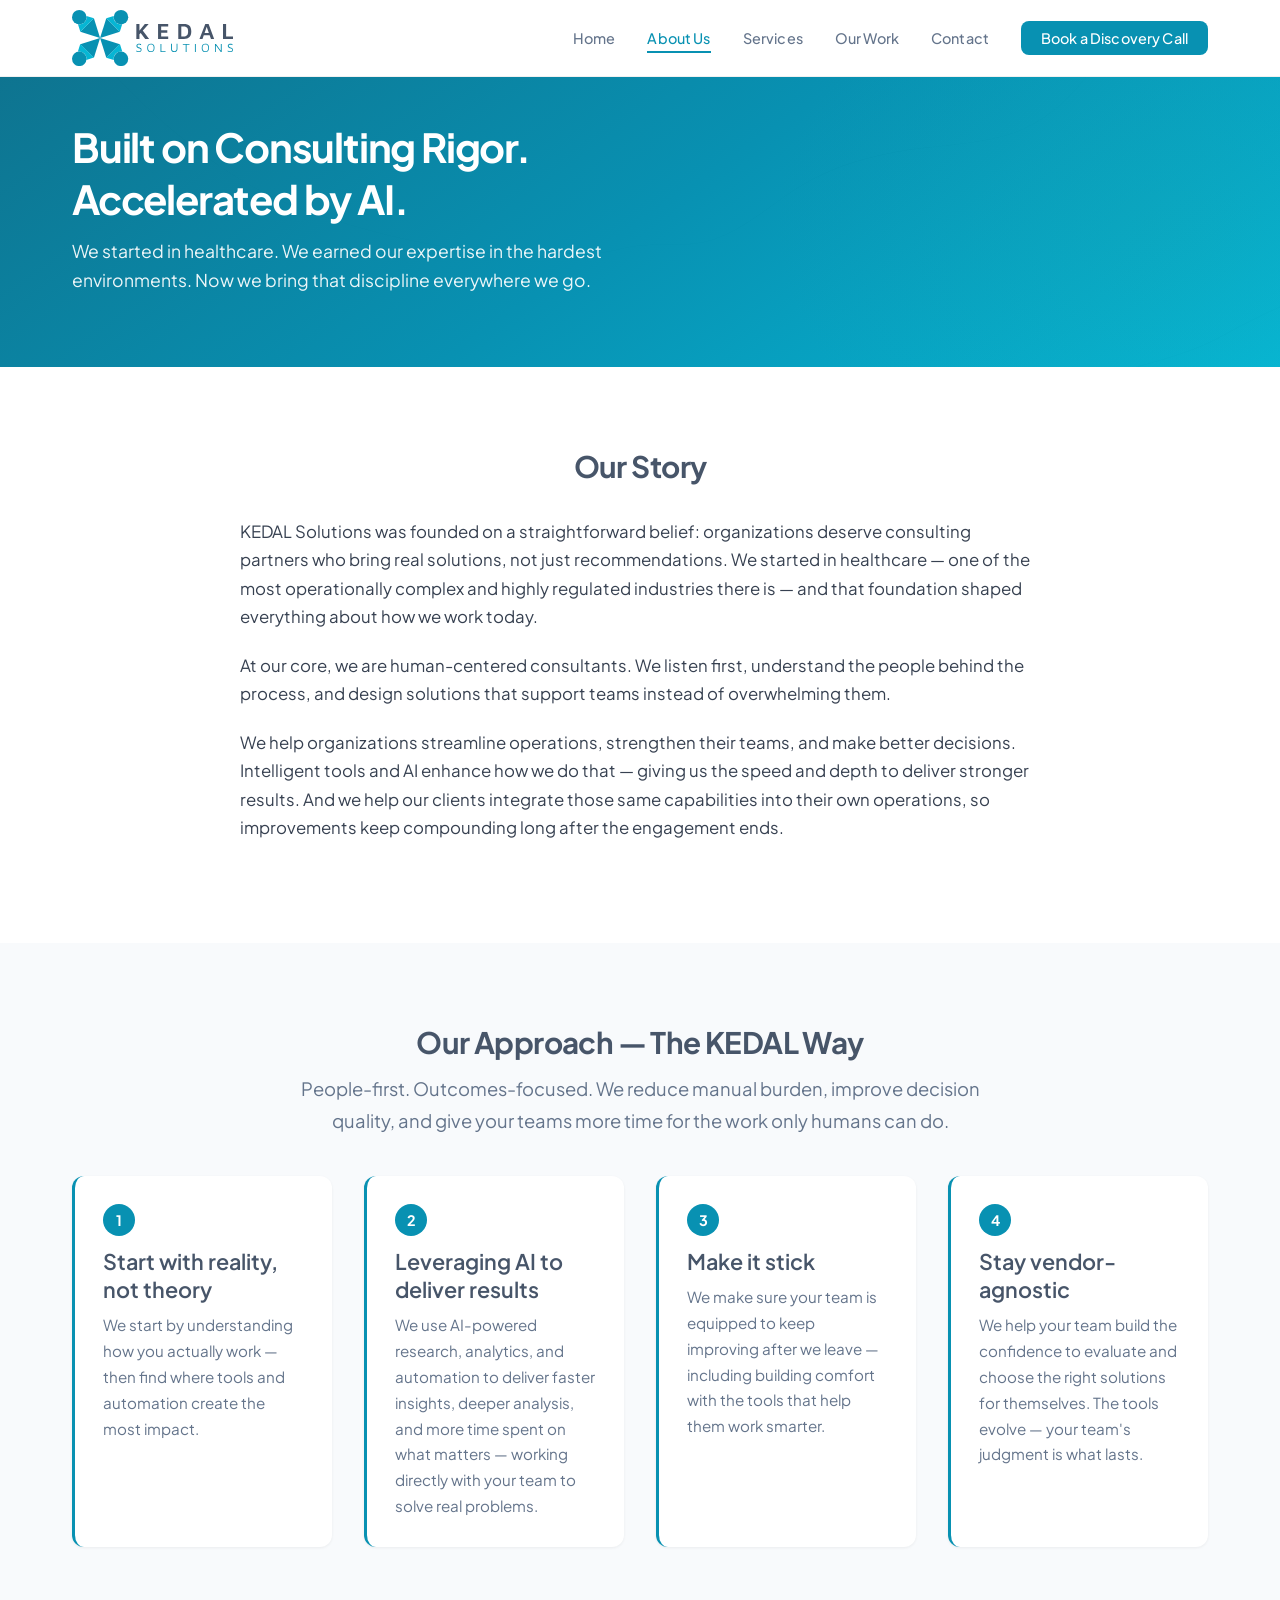
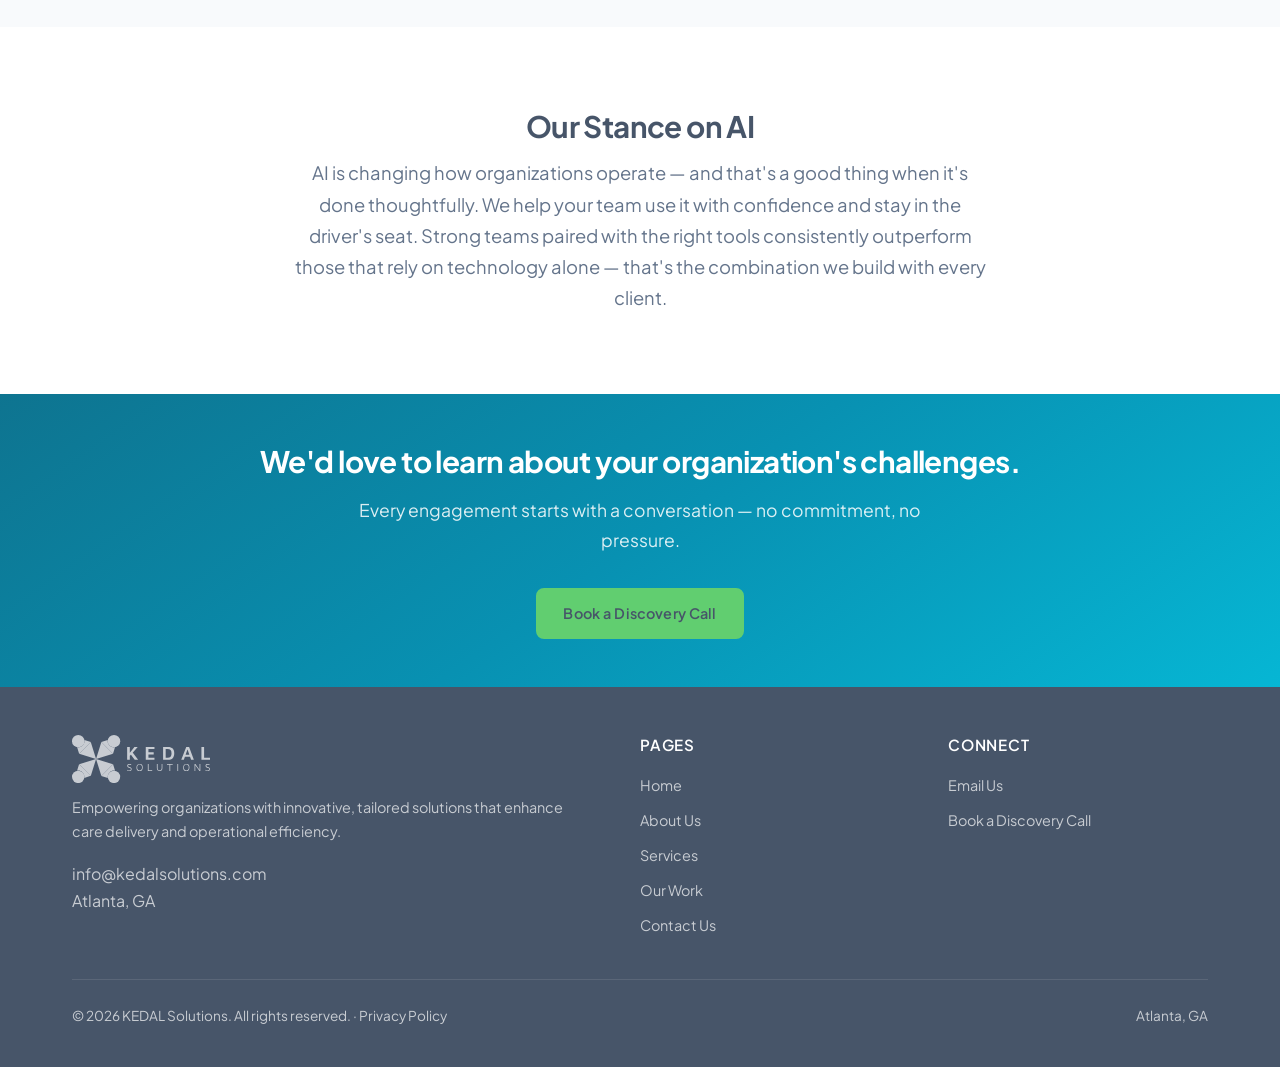
==== commit 9283bd69: "Footer updates: fix logo visibility, add Privacy Policy text, add form privacy note - Fix footer log" ====
--- a/about.html
+++ b/about.html
@@ -129,7 +129,7 @@
         </div>
       </div>
       <div class="footer__bottom">
-        <p>&copy; 2026 KEDAL Solutions. All rights reserved.</p>
+        <p>&copy; 2026 KEDAL Solutions. All rights reserved. · Privacy Policy</p>
         <p>Atlanta, GA</p>
       </div>
     </div>
--- a/css/style.css
+++ b/css/style.css
@@ -856,6 +856,7 @@
 .footer__brand img {
   height: 48px;
   width: auto;
+  filter: brightness(0) invert(1) opacity(0.7);
 }
 
 .footer__tagline {
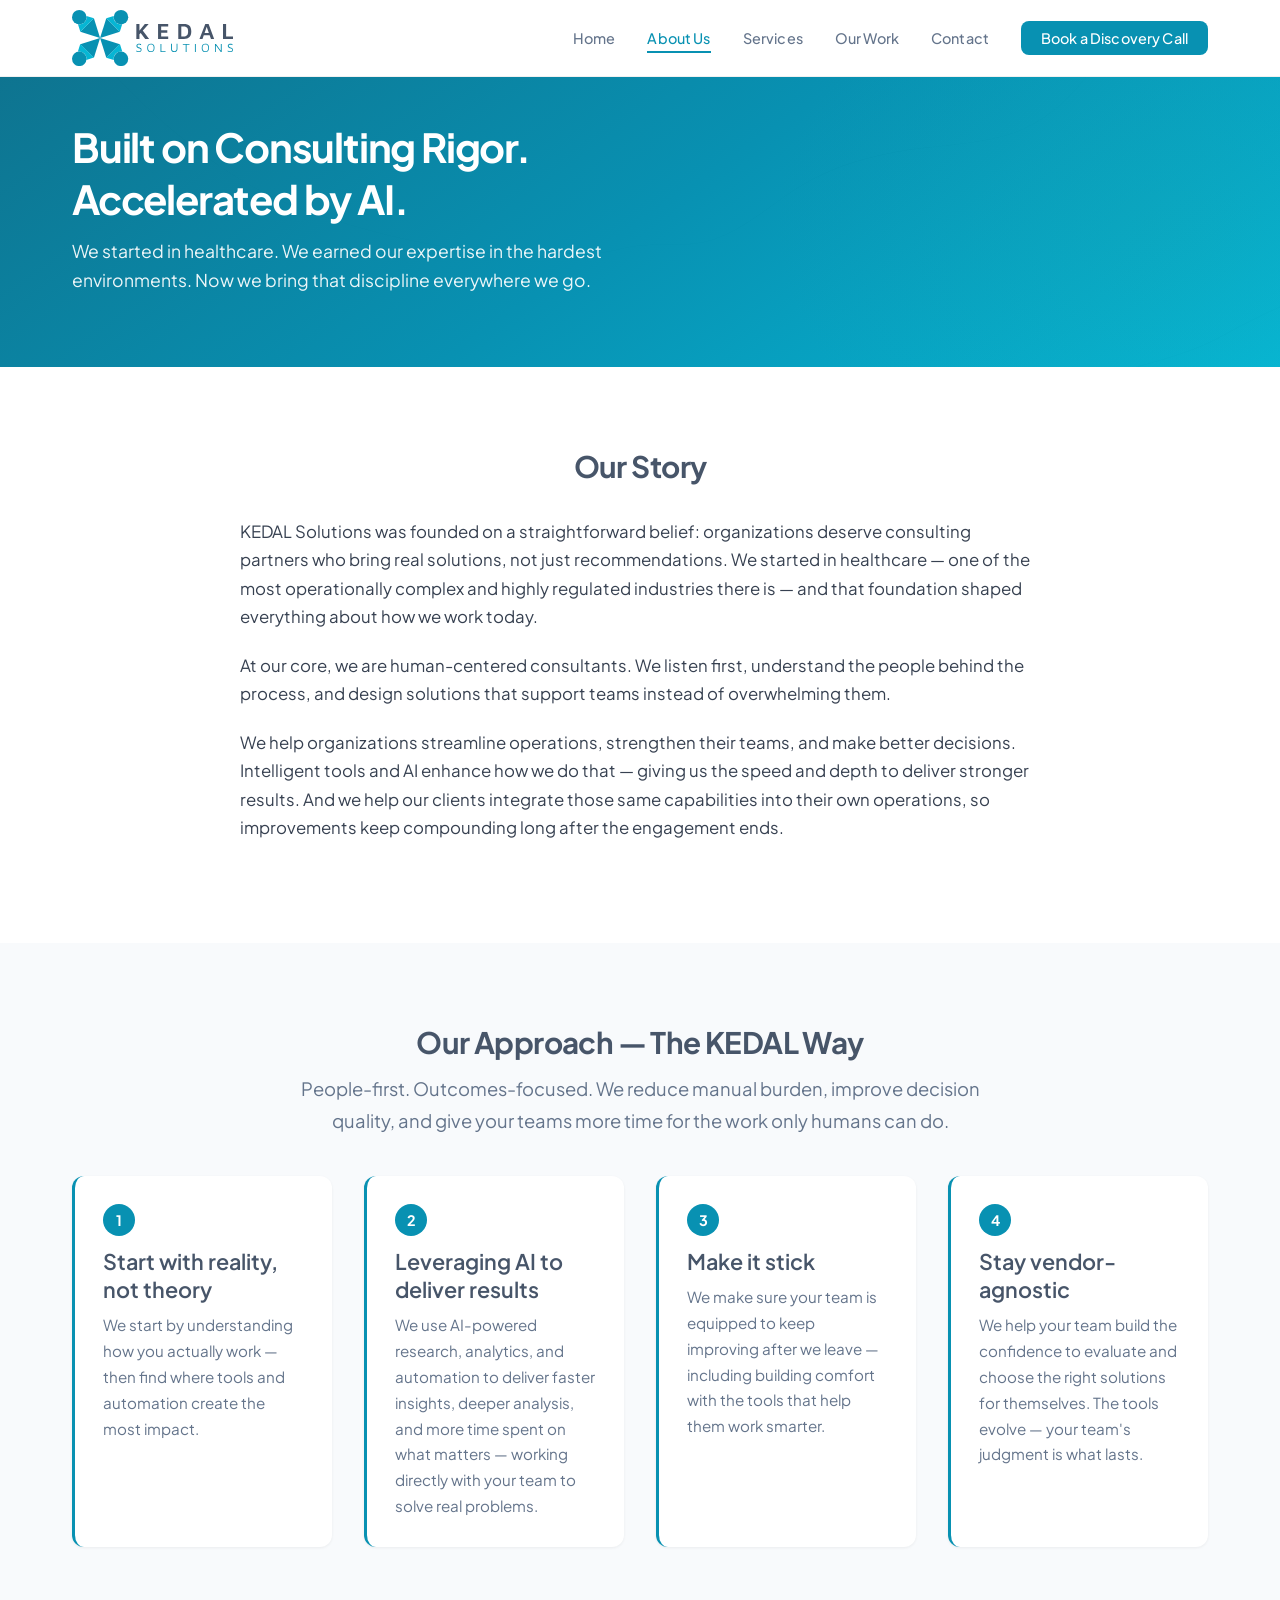
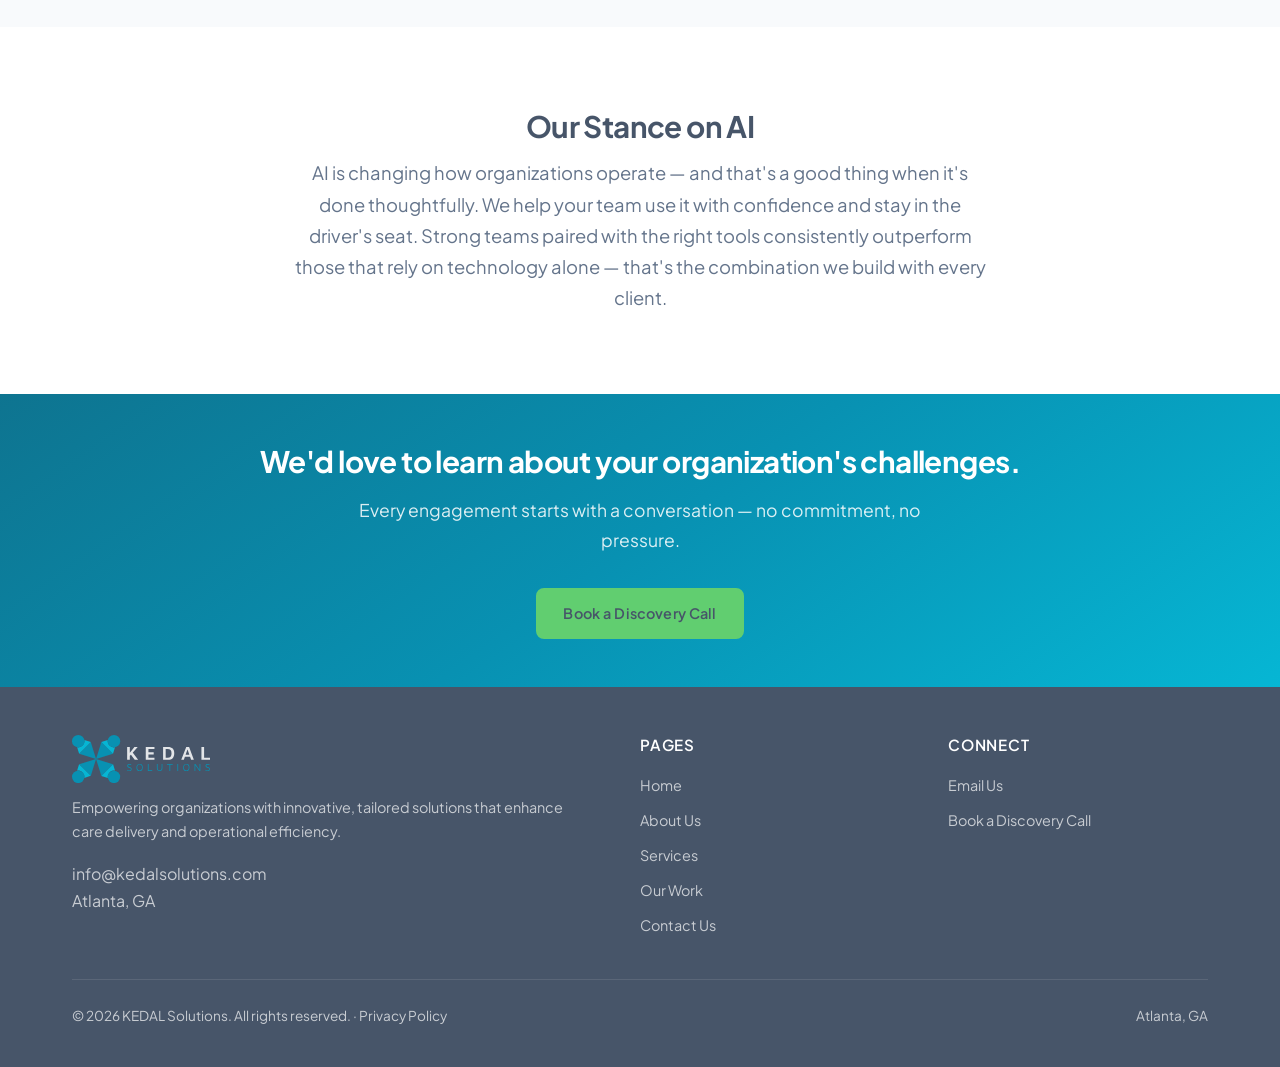
==== commit 132ed293: "Fix footer logo visibility: use light version of logo for dark footer background - Create logo-light" ====
--- a/about.html
+++ b/about.html
@@ -106,7 +106,7 @@
     <div class="container">
       <div class="footer__grid">
         <div>
-          <div class="footer__brand"><img src="images/logo.svg" alt="KEDAL Solutions"></div>
+          <div class="footer__brand"><img src="images/logo-light.svg" alt="KEDAL Solutions"></div>
           <p class="footer__tagline">Empowering organizations with innovative, tailored solutions that enhance care delivery and operational efficiency.</p>
           <p>info@kedalsolutions.com<br>Atlanta, GA</p>
         </div>
--- a/css/style.css
+++ b/css/style.css
@@ -856,7 +856,6 @@
 .footer__brand img {
   height: 48px;
   width: auto;
-  filter: brightness(0) invert(1) opacity(0.7);
 }
 
 .footer__tagline {
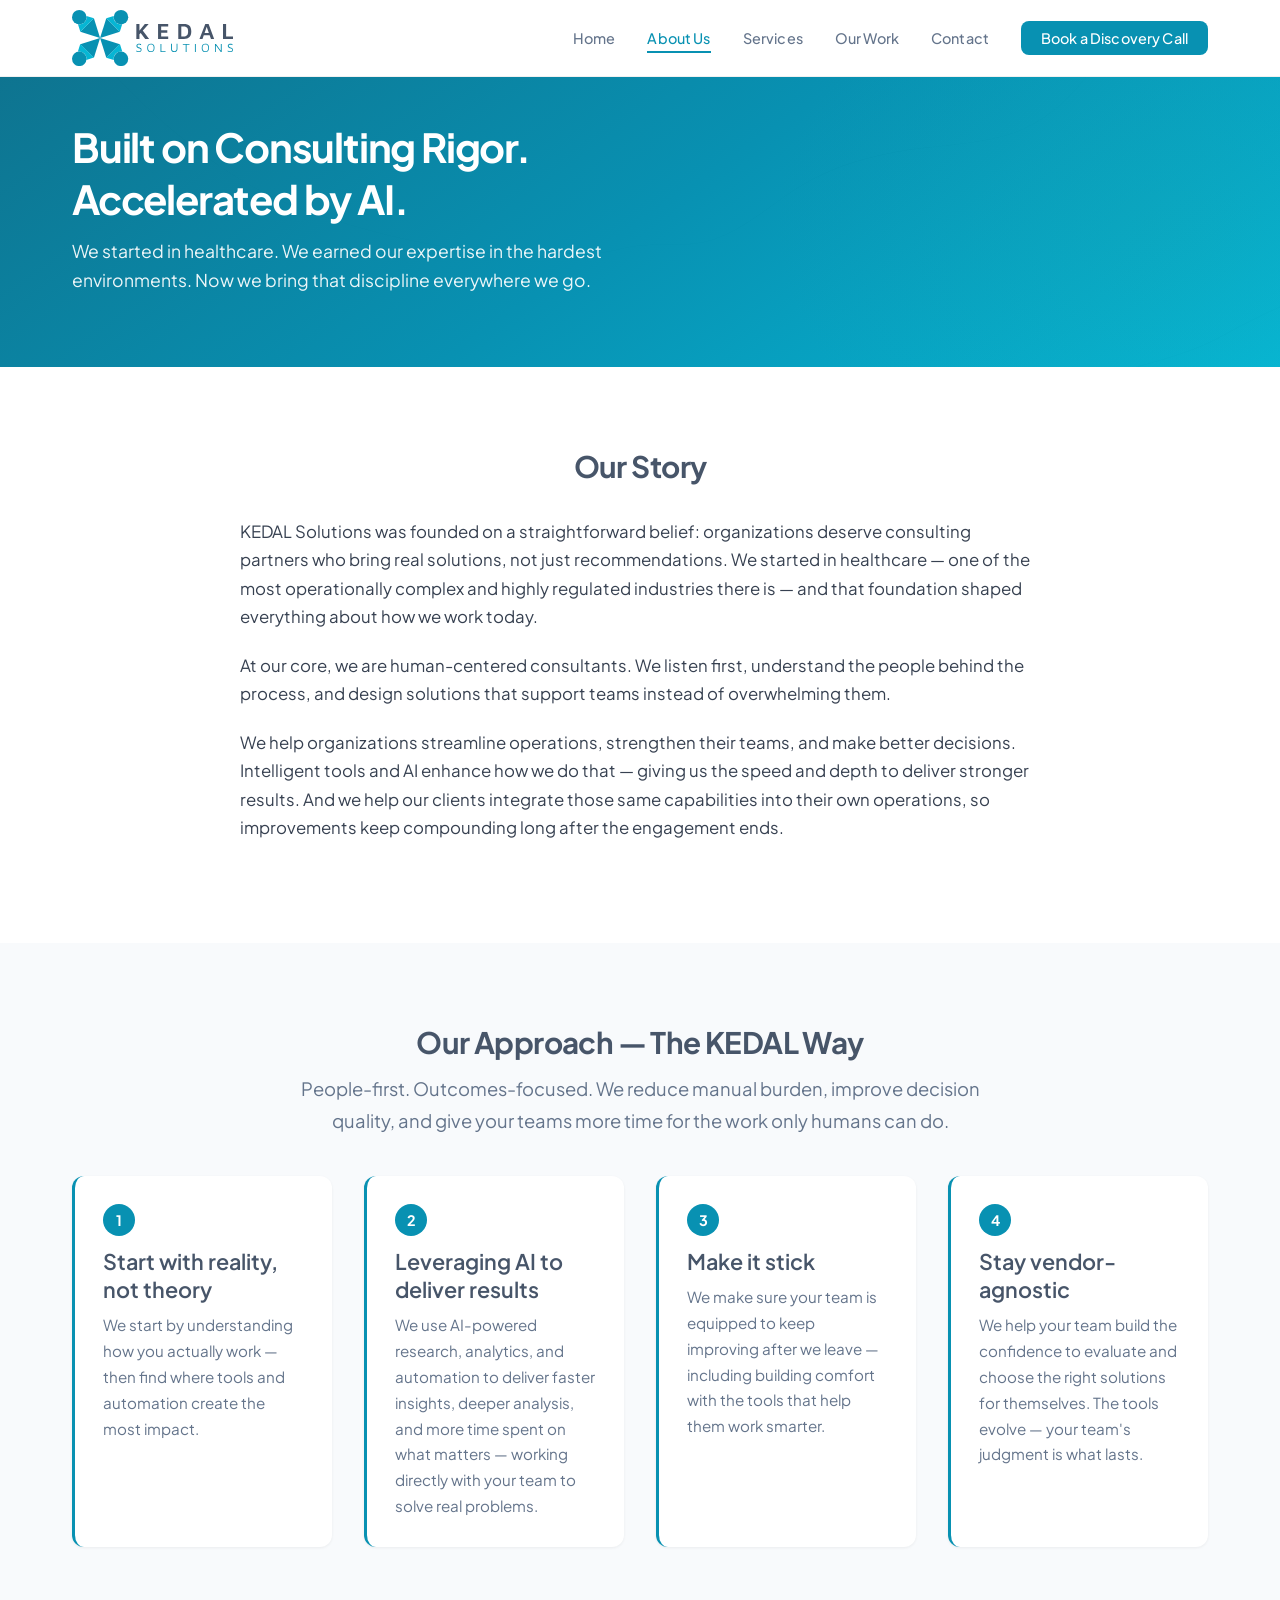
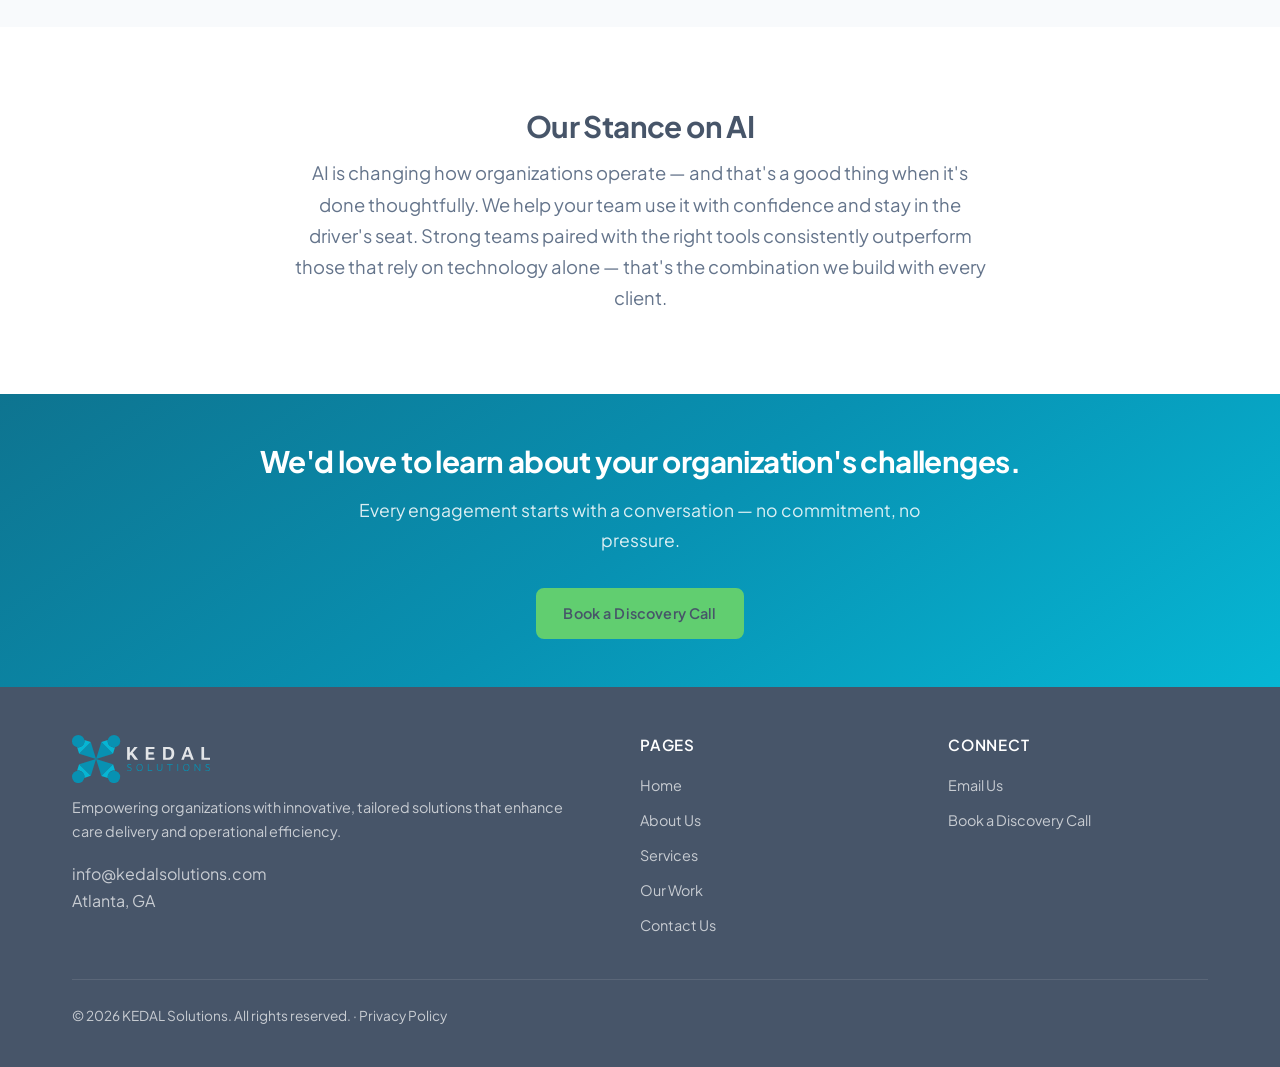
==== commit 3e373d2a: "Remove Atlanta, GA from footer bottom bar on all pages" ====
--- a/about.html
+++ b/about.html
@@ -130,7 +130,6 @@
       </div>
       <div class="footer__bottom">
         <p>&copy; 2026 KEDAL Solutions. All rights reserved. · Privacy Policy</p>
-        <p>Atlanta, GA</p>
       </div>
     </div>
   </footer>
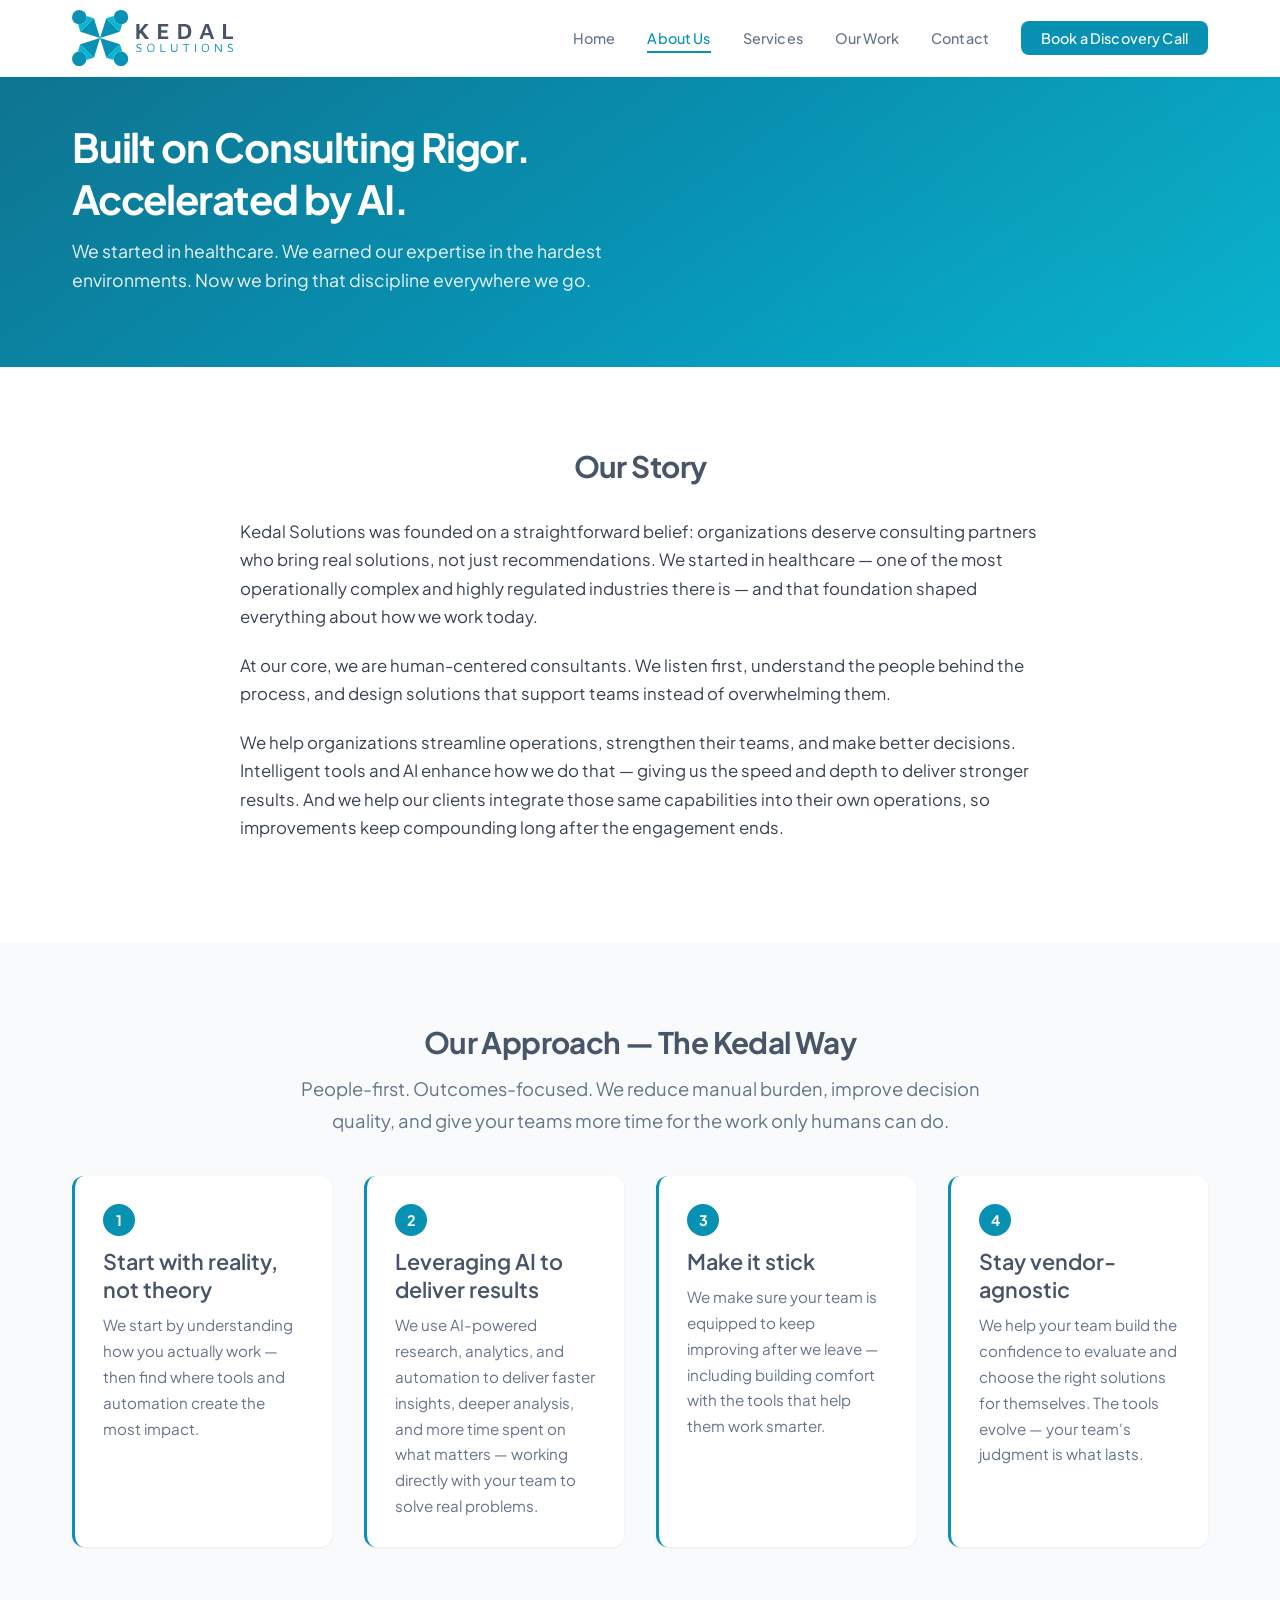
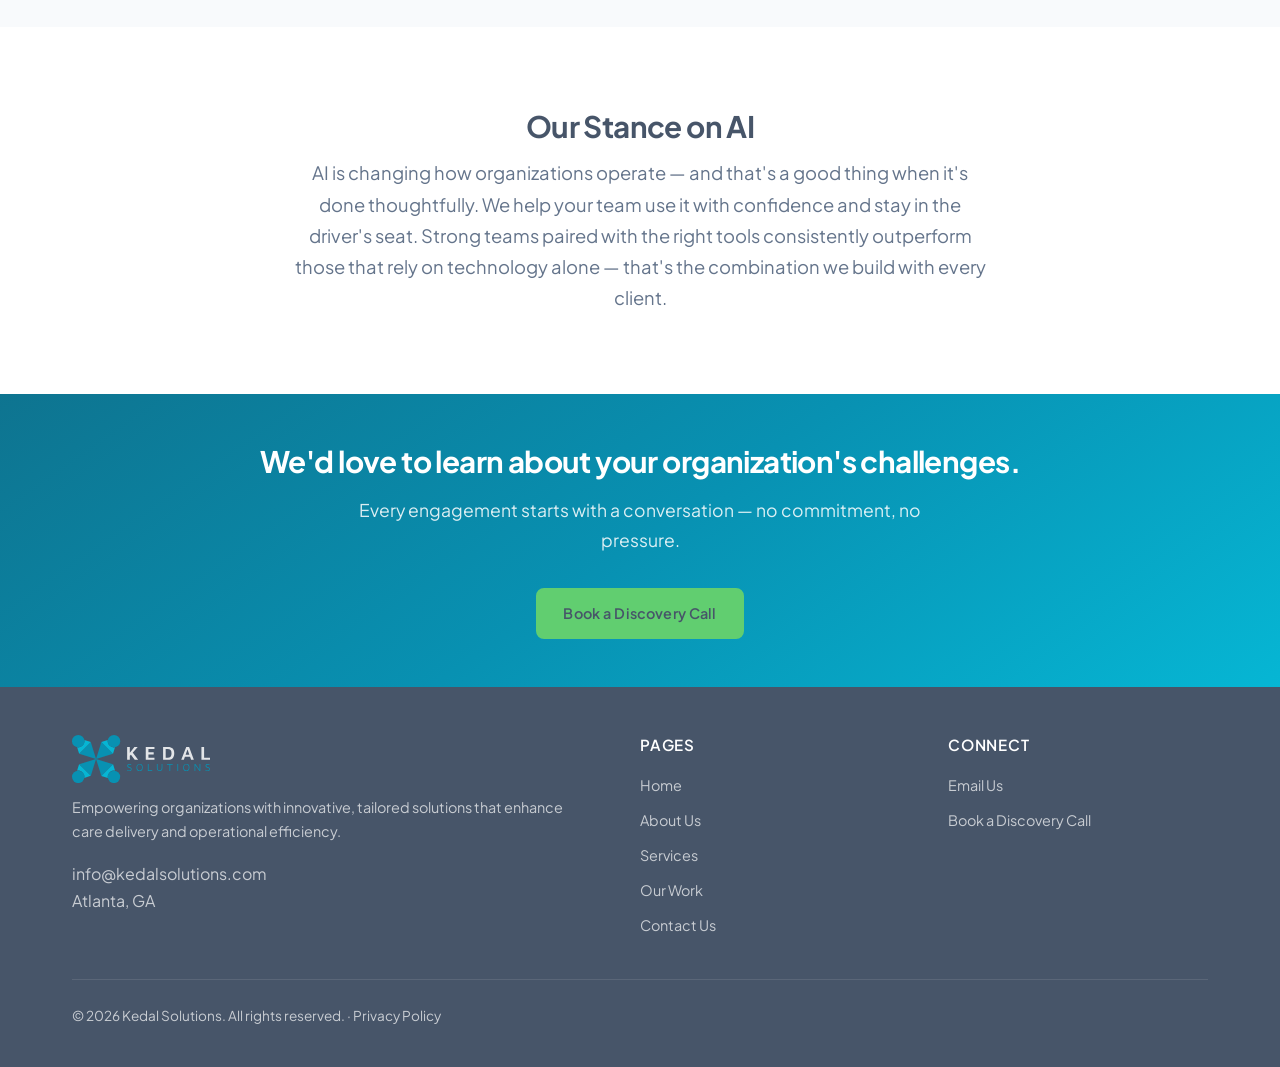
==== commit dca02ed2: "Update branding: KEDAL → Kedal, remove General from Consulting Services" ====
--- a/about.html
+++ b/about.html
@@ -3,8 +3,8 @@
 <head>
   <meta charset="UTF-8">
   <meta name="viewport" content="width=device-width, initial-scale=1.0">
-  <title>About Us — KEDAL Solutions</title>
-  <meta name="description" content="Built on consulting rigor. Accelerated by AI. Learn about KEDAL Solutions' story, approach, and values.">
+  <title>About Us — Kedal Solutions</title>
+  <meta name="description" content="Built on consulting rigor. Accelerated by AI. Learn about Kedal Solutions' story, approach, and values.">
   <link rel="preconnect" href="https://fonts.googleapis.com">
   <link rel="preconnect" href="https://fonts.gstatic.com" crossorigin>
   <link href="https://fonts.googleapis.com/css2?family=Plus+Jakarta+Sans:wght@400;500;600;700&family=Inter:wght@400;500;600;700&display=swap" rel="stylesheet">
@@ -16,7 +16,7 @@
   <!-- Navigation -->
   <nav class="navbar">
     <div class="container">
-      <a href="index.html" class="navbar__logo"><img src="images/logo.svg" alt="KEDAL Solutions"></a>
+      <a href="index.html" class="navbar__logo"><img src="images/logo.svg" alt="Kedal Solutions"></a>
       <button class="navbar__toggle" aria-label="Toggle menu" aria-expanded="false">
         <span></span><span></span><span></span>
       </button>
@@ -44,7 +44,7 @@
     <div class="container">
       <h2 class="text-center">Our Story</h2>
       <div class="story-block" style="margin-top: 2rem;">
-        <p>KEDAL Solutions was founded on a straightforward belief: organizations deserve consulting partners who bring real solutions, not just recommendations. We started in healthcare — one of the most operationally complex and highly regulated industries there is — and that foundation shaped everything about how we work today.</p>
+        <p>Kedal Solutions was founded on a straightforward belief: organizations deserve consulting partners who bring real solutions, not just recommendations. We started in healthcare — one of the most operationally complex and highly regulated industries there is — and that foundation shaped everything about how we work today.</p>
         <p>At our core, we are human-centered consultants. We listen first, understand the people behind the process, and design solutions that support teams instead of overwhelming them.</p>
         <p>We help organizations streamline operations, strengthen their teams, and make better decisions. Intelligent tools and AI enhance how we do that — giving us the speed and depth to deliver stronger results. And we help our clients integrate those same capabilities into their own operations, so improvements keep compounding long after the engagement ends.</p>
       </div>
@@ -54,7 +54,7 @@
   <!-- Our Approach -->
   <section class="section section--gray">
     <div class="container">
-      <h2 class="text-center">Our Approach — The KEDAL Way</h2>
+      <h2 class="text-center">Our Approach — The Kedal Way</h2>
       <p class="section-subtitle text-center">People-first. Outcomes-focused. We reduce manual burden, improve decision quality, and give your teams more time for the work only humans can do.</p>
       <div class="approach-grid">
         <div class="approach-step">
@@ -106,7 +106,7 @@
     <div class="container">
       <div class="footer__grid">
         <div>
-          <div class="footer__brand"><img src="images/logo-light.svg" alt="KEDAL Solutions"></div>
+          <div class="footer__brand"><img src="images/logo-light.svg" alt="Kedal Solutions"></div>
           <p class="footer__tagline">Empowering organizations with innovative, tailored solutions that enhance care delivery and operational efficiency.</p>
           <p>info@kedalsolutions.com<br>Atlanta, GA</p>
         </div>
@@ -129,7 +129,7 @@
         </div>
       </div>
       <div class="footer__bottom">
-        <p>&copy; 2026 KEDAL Solutions. All rights reserved. · Privacy Policy</p>
+        <p>&copy; 2026 Kedal Solutions. All rights reserved. · Privacy Policy</p>
       </div>
     </div>
   </footer>
--- a/css/style.css
+++ b/css/style.css
@@ -1,5 +1,5 @@
 /* ========================================
-   KEDAL Solutions — Main Stylesheet
+   Kedal Solutions — Main Stylesheet
    ======================================== */
 
 /* --- CSS Variables --- */
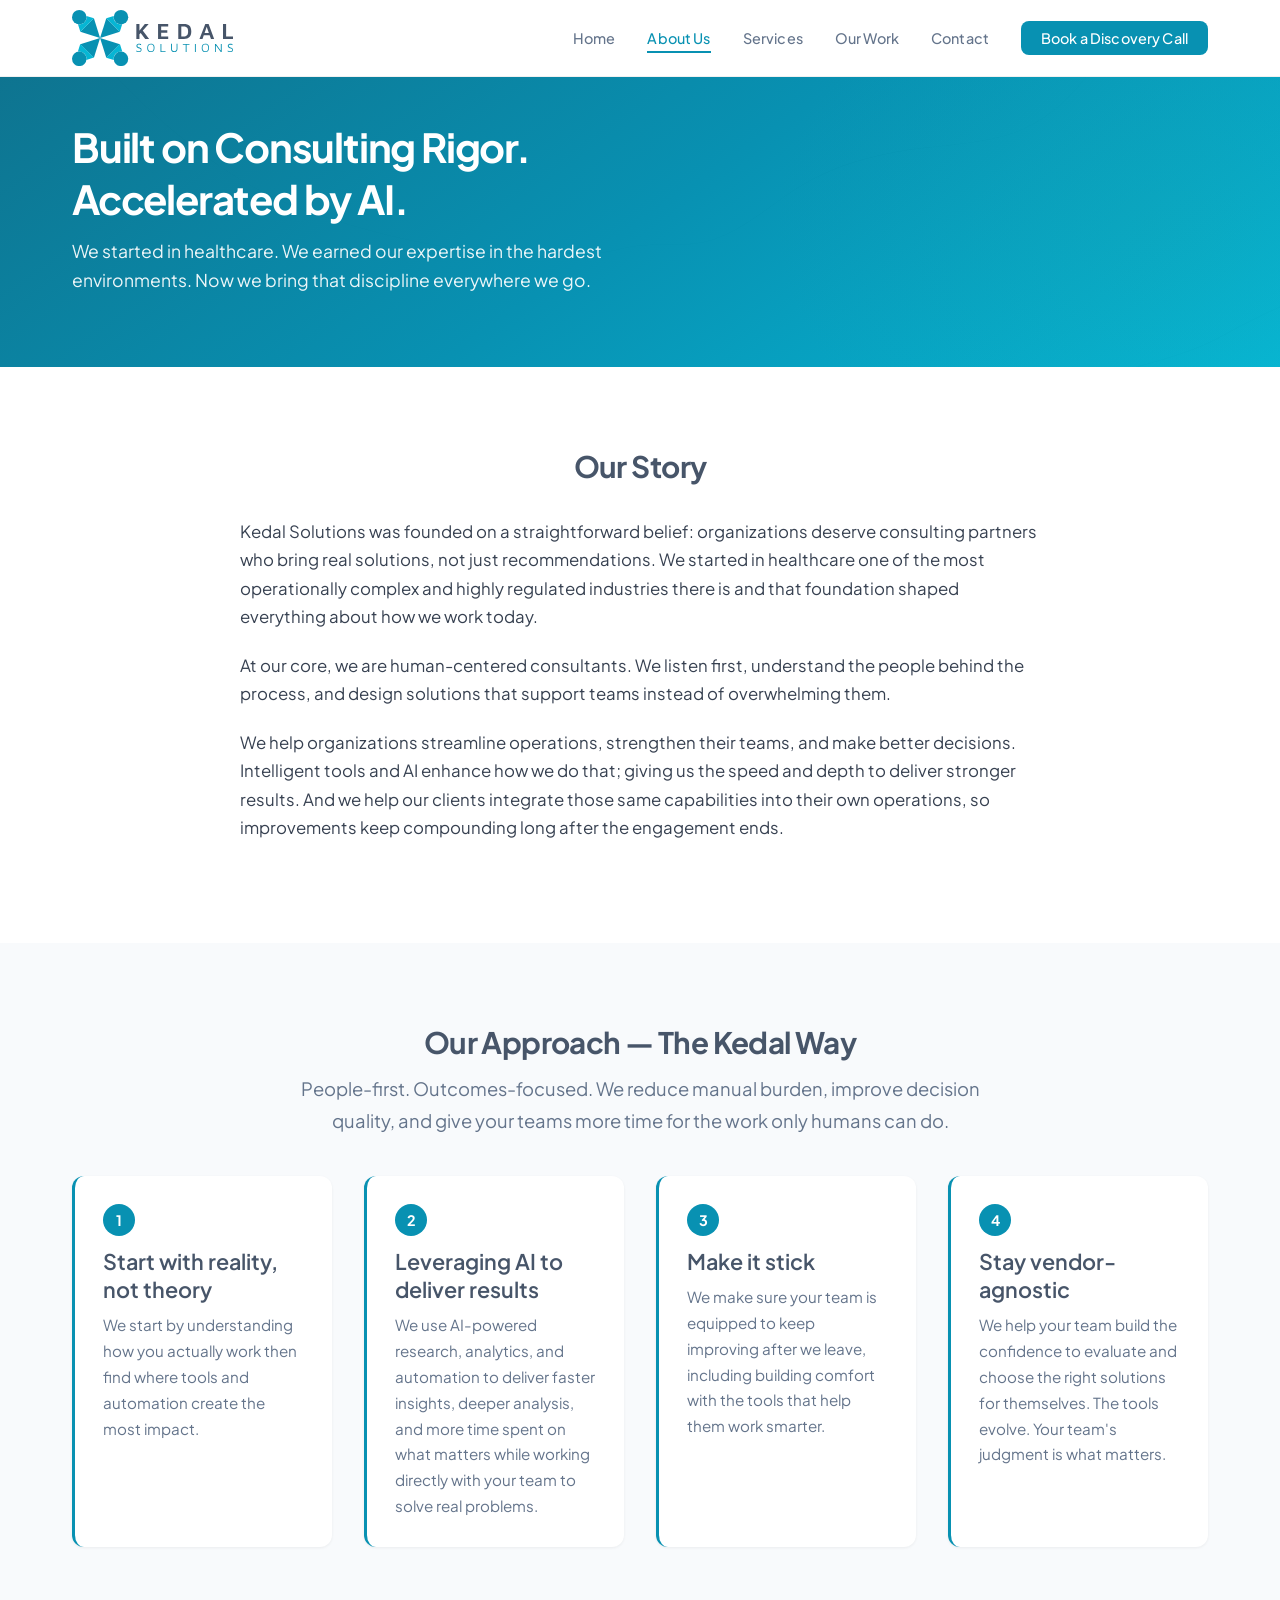
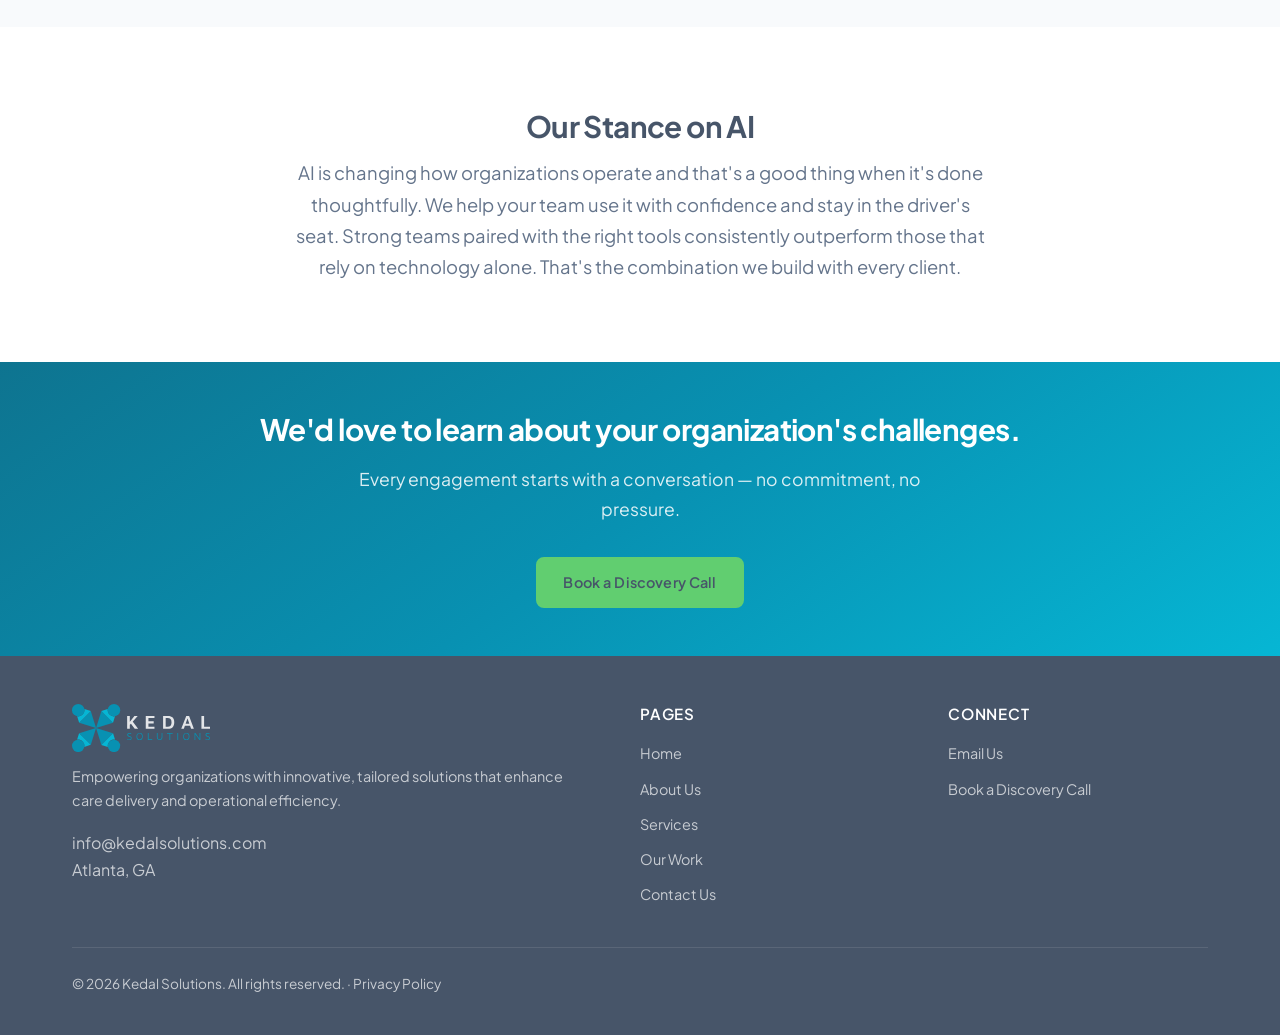
==== commit a3072f81: "Remove em dashes and apply text edits to About Us page" ====
--- a/about.html
+++ b/about.html
@@ -44,9 +44,9 @@
     <div class="container">
       <h2 class="text-center">Our Story</h2>
       <div class="story-block" style="margin-top: 2rem;">
-        <p>Kedal Solutions was founded on a straightforward belief: organizations deserve consulting partners who bring real solutions, not just recommendations. We started in healthcare — one of the most operationally complex and highly regulated industries there is — and that foundation shaped everything about how we work today.</p>
+        <p>Kedal Solutions was founded on a straightforward belief: organizations deserve consulting partners who bring real solutions, not just recommendations. We started in healthcare one of the most operationally complex and highly regulated industries there is and that foundation shaped everything about how we work today.</p>
         <p>At our core, we are human-centered consultants. We listen first, understand the people behind the process, and design solutions that support teams instead of overwhelming them.</p>
-        <p>We help organizations streamline operations, strengthen their teams, and make better decisions. Intelligent tools and AI enhance how we do that — giving us the speed and depth to deliver stronger results. And we help our clients integrate those same capabilities into their own operations, so improvements keep compounding long after the engagement ends.</p>
+        <p>We help organizations streamline operations, strengthen their teams, and make better decisions. Intelligent tools and AI enhance how we do that; giving us the speed and depth to deliver stronger results. And we help our clients integrate those same capabilities into their own operations, so improvements keep compounding long after the engagement ends.</p>
       </div>
     </div>
   </section>
@@ -60,22 +60,22 @@
         <div class="approach-step">
           <div class="approach-step__number">1</div>
           <h3>Start with reality, not theory</h3>
-          <p>We start by understanding how you actually work — then find where tools and automation create the most impact.</p>
+          <p>We start by understanding how you actually work then find where tools and automation create the most impact.</p>
         </div>
         <div class="approach-step">
           <div class="approach-step__number">2</div>
           <h3>Leveraging AI to deliver results</h3>
-          <p>We use AI-powered research, analytics, and automation to deliver faster insights, deeper analysis, and more time spent on what matters — working directly with your team to solve real problems.</p>
+          <p>We use AI-powered research, analytics, and automation to deliver faster insights, deeper analysis, and more time spent on what matters while working directly with your team to solve real problems.</p>
         </div>
         <div class="approach-step">
           <div class="approach-step__number">3</div>
           <h3>Make it stick</h3>
-          <p>We make sure your team is equipped to keep improving after we leave — including building comfort with the tools that help them work smarter.</p>
+          <p>We make sure your team is equipped to keep improving after we leave, including building comfort with the tools that help them work smarter.</p>
         </div>
         <div class="approach-step">
           <div class="approach-step__number">4</div>
           <h3>Stay vendor-agnostic</h3>
-          <p>We help your team build the confidence to evaluate and choose the right solutions for themselves. The tools evolve — your team's judgment is what lasts.</p>
+          <p>We help your team build the confidence to evaluate and choose the right solutions for themselves. The tools evolve. Your team's judgment is what matters.</p>
         </div>
       </div>
     </div>
@@ -85,7 +85,7 @@
   <section class="section">
     <div class="container text-center">
       <h2>Our Stance on AI</h2>
-      <p class="section-subtitle">AI is changing how organizations operate — and that's a good thing when it's done thoughtfully. We help your team use it with confidence and stay in the driver's seat. Strong teams paired with the right tools consistently outperform those that rely on technology alone — that's the combination we build with every client.</p>
+      <p class="section-subtitle">AI is changing how organizations operate and that's a good thing when it's done thoughtfully. We help your team use it with confidence and stay in the driver's seat. Strong teams paired with the right tools consistently outperform those that rely on technology alone. That's the combination we build with every client.</p>
     </div>
   </section>
 
